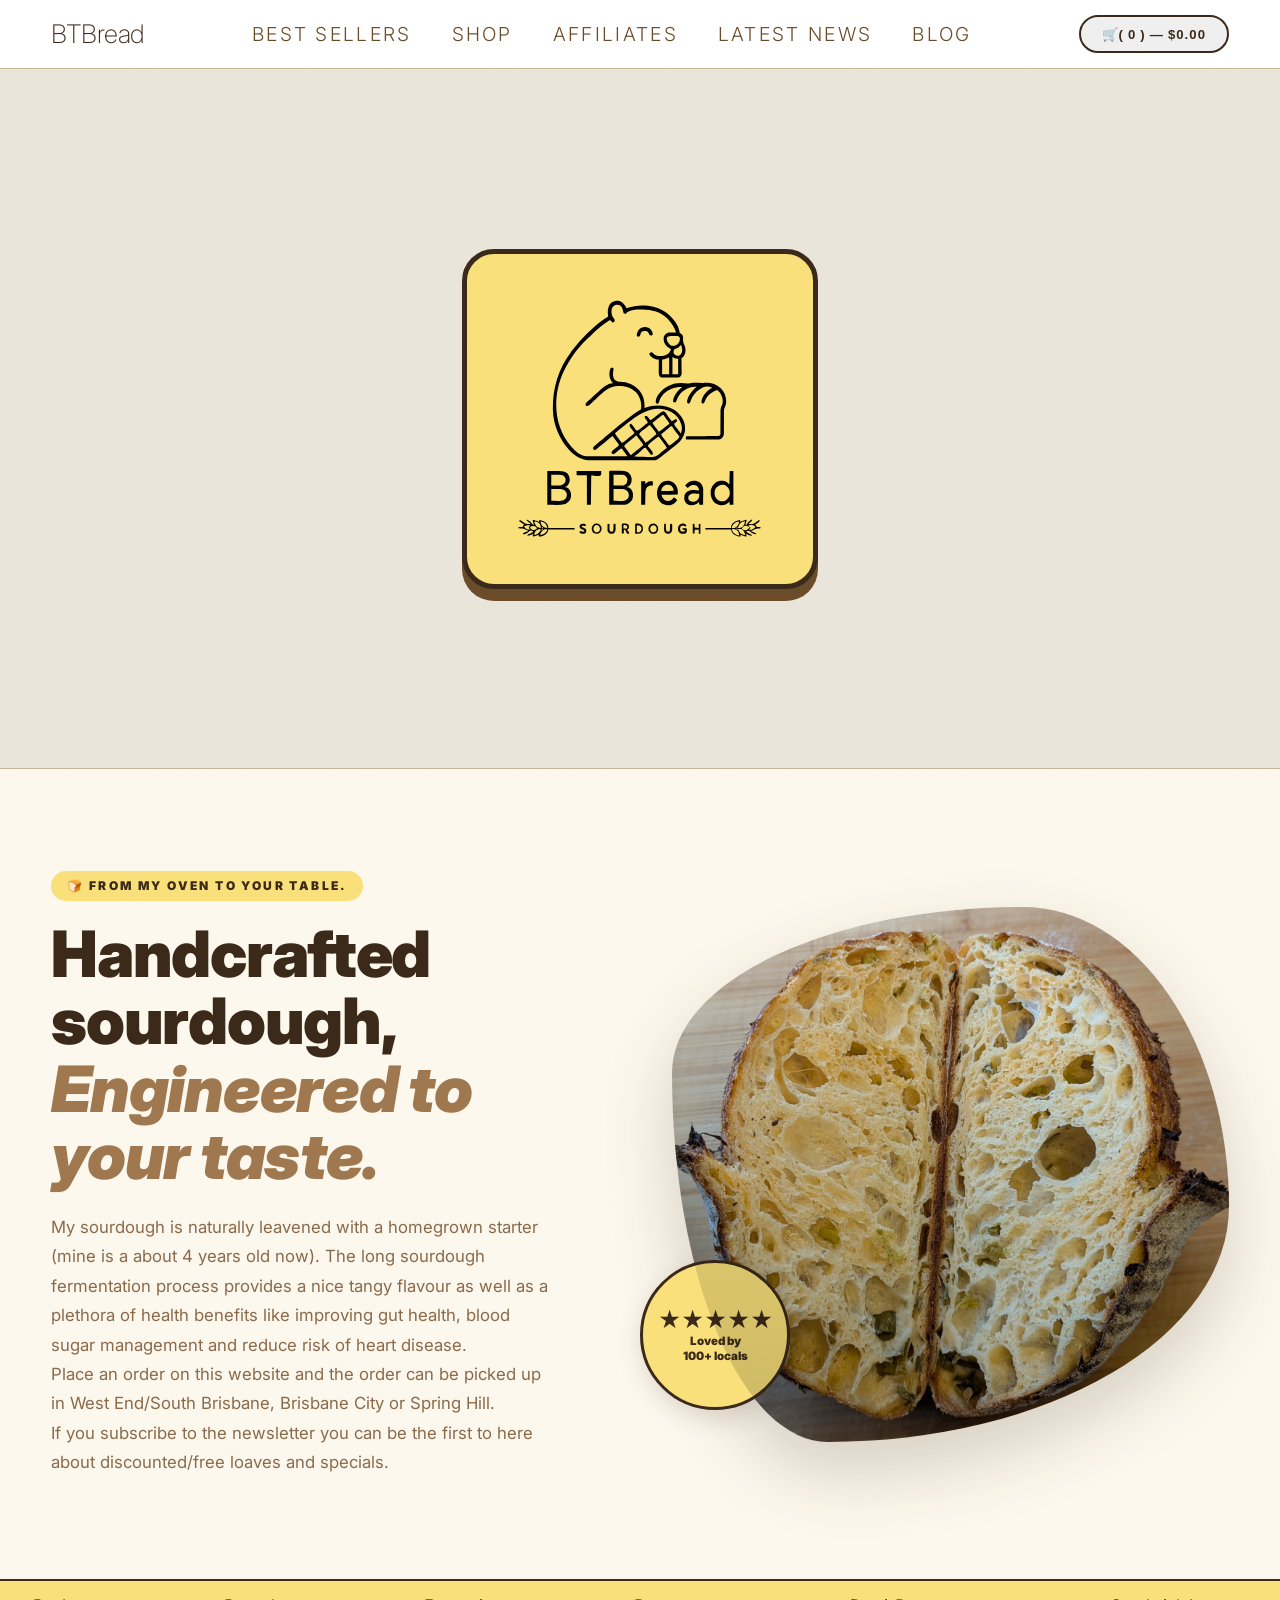
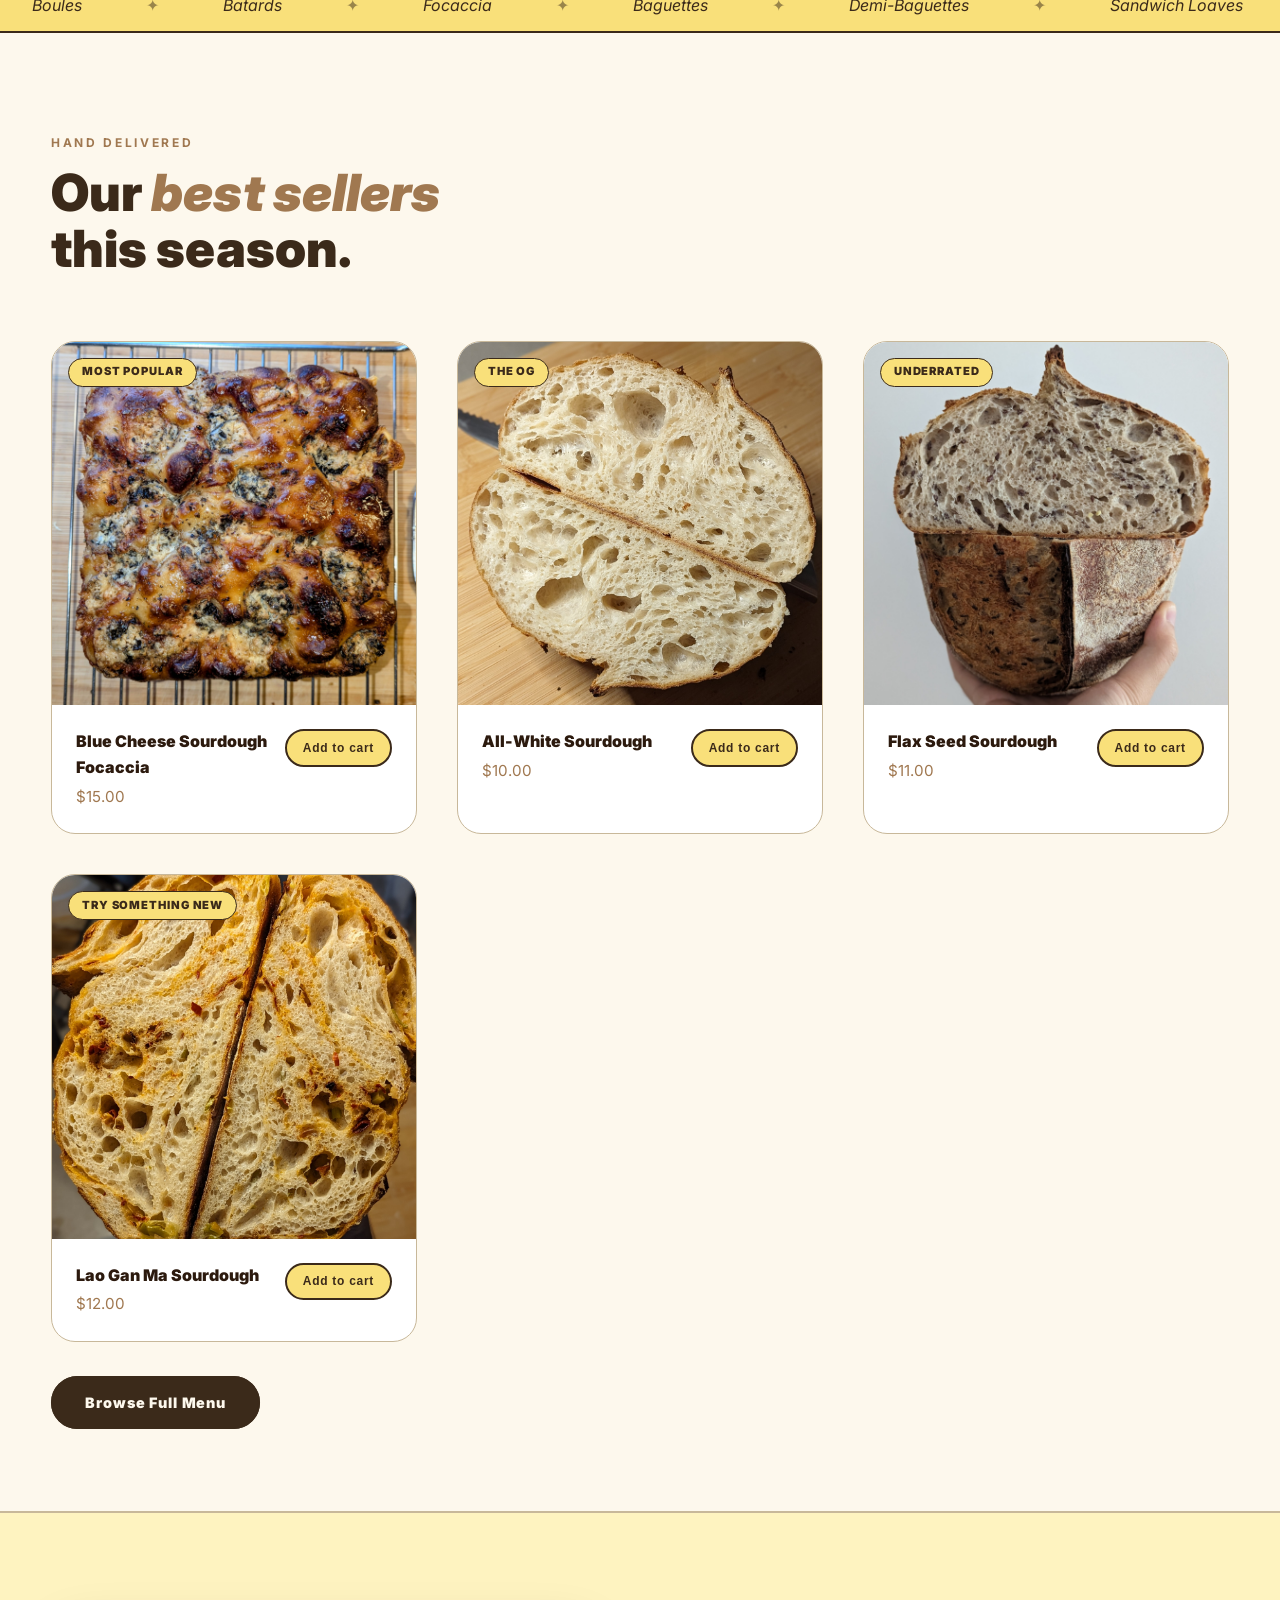
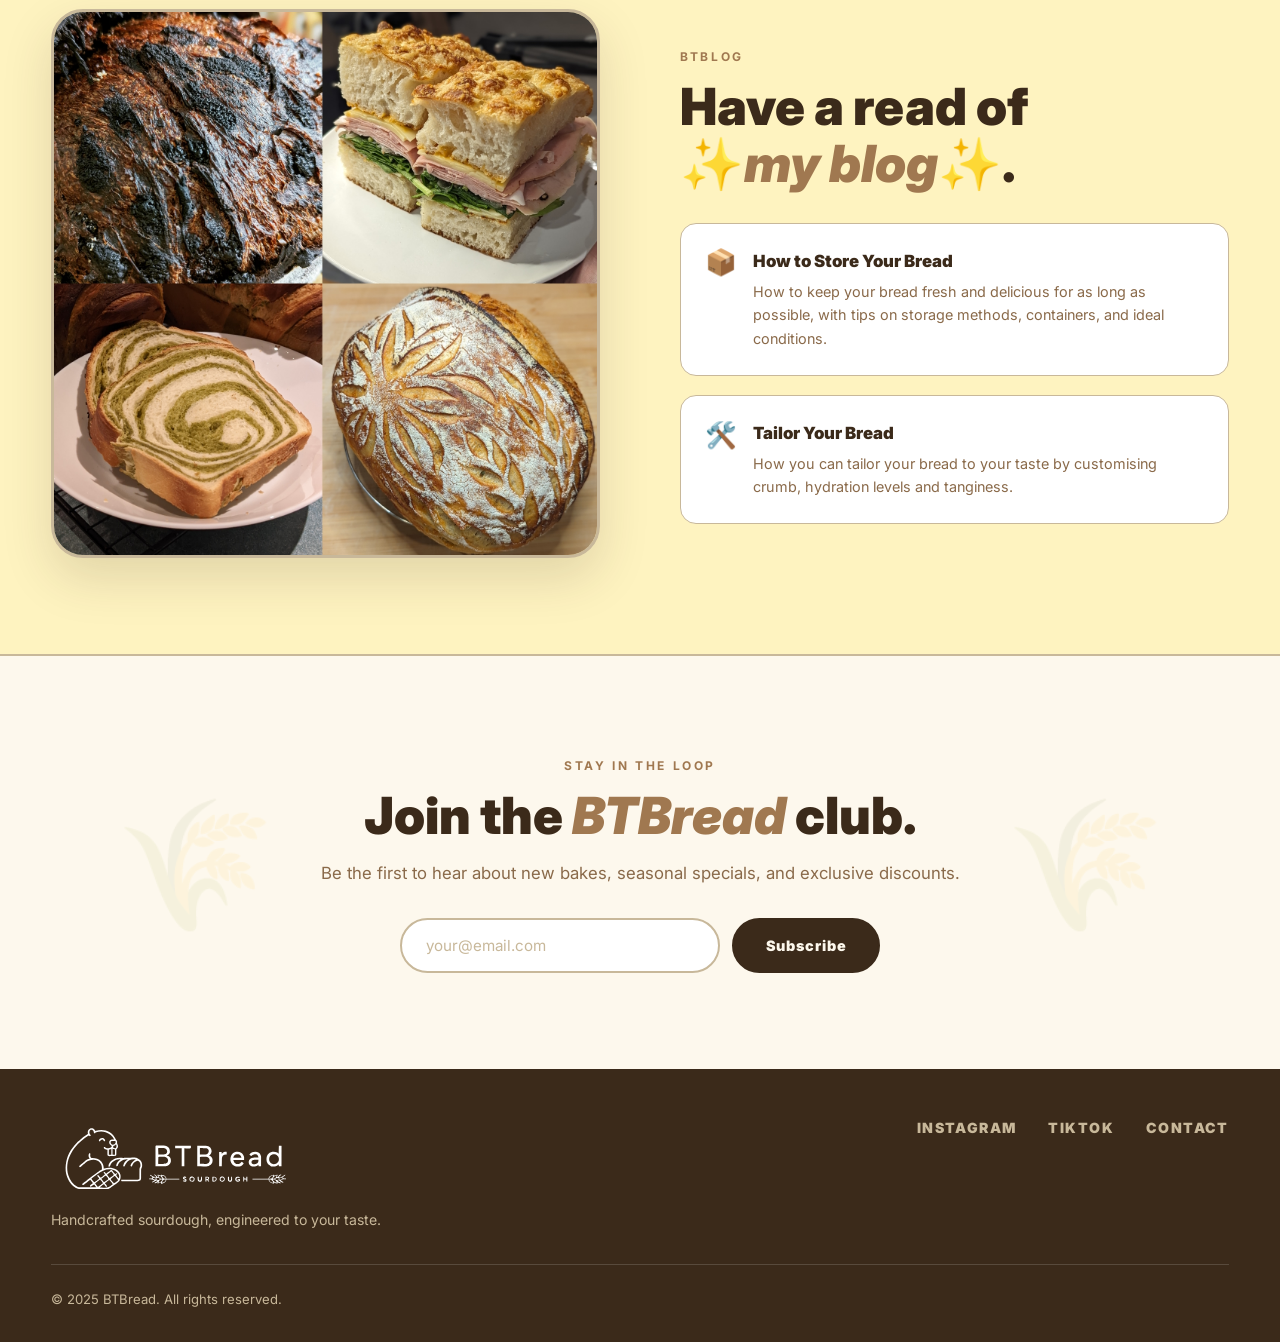
==== index.html @ 40c8f726 "V1.0 RELEASE" ====
<!DOCTYPE html>
<html lang="en">

<head>
  <meta charset="UTF-8" />
  <meta name="viewport" content="width=device-width, initial-scale=1.0" />
  <title>BTBread</title>

  <link rel="preconnect" href="https://fonts.googleapis.com">
  <link rel="preconnect" href="https://fonts.gstatic.com" crossorigin>
  <link rel="preload" as="image" href="assets/Bakery BG.webp">
  <!-- Inter Font -->
  <link href="https://fonts.googleapis.com/css2?family=Inter:wght@300;400;700;900&display=swap" rel="stylesheet">
  <link rel="stylesheet" href="css/style.css">

<body>

  <header>
    <div class="container navbar">

      <a href="index.html" style="font-weight:200; font-size:1.6rem; color:var(--brown); letter-spacing:-0.02em;">
        BTBread
      </a>

      <nav class="nav-links">
        <a href="index.html#shop">Best Sellers</a>
        <a href="shop.html">Shop</a>
        <a href="affiliates.html">Affiliates</a>
        <a href="index.html#about">Latest News</a>
        <a href="blog_HomePage.html">Blog</a>
      </nav>
      <button class="nav-toggle" id="nav-toggle">
        ☰
      </button>

      <button id="open-cart-btn" class="cart-btn">
        <span>🛒(</span>
        <span id="cart-count">0</span>
        <span>)</span>
        <span>—</span>
        <span id="cart-total">$0.00</span>
      </button>

    </div>
  </header>

  <!-- LOGO HERO -->

  <div class="logo-hero">
    <div class="logo-hero-card">

      <img src="assets/BTBreadLogo.svg" alt="BTBread Bakery">

    </div>
  </div>

  <main>

    <!-- HERO -->

    <section class="container hero">

      <div>

        <span class="hero-label">🍞 From my oven to your table. </span>

        <h1>
          Handcrafted sourdough,<br>
          <em>Engineered to your taste.</em>
        </h1>

        <p>
          My sourdough is naturally leavened with a homegrown starter (mine is a about 4 years old now). The long
          sourdough fermentation process provides a nice tangy flavour as well as a plethora of health benefits like
          improving gut health, blood sugar management and reduce risk of heart disease.<br>

          Place an order on this website and the order can be picked up in West End/South Brisbane, Brisbane City or
          Spring Hill.<br>

          If you subscribe to the newsletter you can be the first to here about discounted/free loaves and specials.<br>
        </p>

      </div>

      <div class="hero-image-wrap">

        <img loading="eager" src="assets/breadhero.webp" alt="Freshly baked bread" />

        <div class="hero-badge">
          <span>★★★★★</span>
          Loved by<br>100+ locals
        </div>

      </div>

    </section>

    <!-- MARQUEE -->

    <div class="marquee-strip">
      <div class="marquee-track">

        <span>Boules</span><span class="dot">✦</span>
        <span>Batards</span><span class="dot">✦</span>
        <span>Focaccia</span><span class="dot">✦</span>
        <span>Baguettes</span><span class="dot">✦</span>
        <span>Demi-Baguettes</span><span class="dot">✦</span>
        <span>Sandwich Loaves</span><span class="dot">✦</span>

        <span>Boules</span><span class="dot">✦</span>
        <span>Batards</span><span class="dot">✦</span>
        <span>Focaccia</span><span class="dot">✦</span>
        <span>Baguettes</span><span class="dot">✦</span>
        <span>Demi-Baguettes</span><span class="dot">✦</span>
        <span>Sandwich Loaves</span><span class="dot">✦</span>

      </div>
    </div>

    <!-- SHOP -->

    <section id="shop" class="products-section container">

      <div class="section-tag">Hand Delivered</div>

      <h2 class="section-title">
        Our <em>best sellers</em><br>this season.
      </h2>

      <div class="products-grid" id="products-grid"></div>

      <div class="shop-more">
        <a href="shop.html" class="btn-primary">
          Browse Full Menu
        </a>
      </div>

    </section>

    <!-- ABOUT -->
    <section id="about" class="about">
      <div class="container about-grid">
        <div class="about-image">
          <img src="assets/blog.jpg" alt="Blog Image" />
        </div>
        <div>
          <div class="section-tag">BTBlog</div>
          <h2 class="section-title">Have a read of <br>✨<em>my blog</em>✨.</h2>

          <div class="about-cards">
            <div class="about-card clickable" onclick="window.location='blog_HowtoStoreBread.html'">
              <div class="about-icon">📦</div>
              <div>
                <h3>How to Store Your Bread</h3>
                <p>How to keep your bread fresh and delicious for as long as possible, with tips on storage methods,
                  containers, and ideal conditions.</p>
              </div>
            </div>

            <div class="about-card clickable" onclick="window.location='blog_TailorYourBread.html'">
              <div class="about-icon">🛠️</div>
              <div>
                <h3>Tailor Your Bread</h3>
                <p>How you can tailor your bread to your taste by customising crumb, hydration levels and tanginess.</p>
              </div>
            </div>
          </div>
        </div>
      </div>
    </section>

    <!-- NEWSLETTER -->
    <section id="newsletter" class="newsletter container">
      <div class="section-tag">Stay in the Loop</div>
      <h2 class="section-title">Join the <em>BTBread</em> club.</h2>
      <p>Be the first to hear about new bakes, seasonal specials, and exclusive discounts.</p>

      <form class="newsletter-form" id="newsletter-form">
        <input type="email" id="newsletter-email" placeholder="your@email.com" required>
        <button type="submit">Subscribe</button>
      </form>
    </section>

    <footer>
      <div class="container">
        <div class="footer-top">
          <div class="footer-logo">
            <img src="assets/BTBreadLogoHorizontal.svg" alt="BTBread Bakery">
            <div class="footer-tagline">
              Handcrafted sourdough, engineered to your taste.
            </div>
          </div>

          <div class="footer-links">
            <a href="https://www.instagram.com/btbread/">Instagram</a>
            <a href="https://www.tiktok.com/@btbreadofficial">TikTok</a>
            <a href="mailto:btbread@hotmail.com">Contact</a>
          </div>
        </div>

        <div class="footer-bottom">
          <span>© 2025 BTBread. All rights reserved.</span>
        </div>
      </div>
    </footer>

  </main>

  <div class="cart-popup" id="cart-popup">

    <div class="cart-panel">

      <div class="cart-header">
        <h2>Your Cart</h2>

        <button class="close-cart" id="close-cart-btn">
          ✕
        </button>
      </div>

      <div class="cart-items" id="cart-items">
        <!-- JS inserts items here -->
      </div>

      <div class="cart-footer">

        <div class="cart-total-line">
          Total:
          <span id="popup-cart-total">$0.00</span>
        </div>

        <button class="btn-primary" id="checkout-btn" onclick="Cart.checkout()">
          Checkout
        </button>

      </div>

    </div>

  </div>

</body>
<script src="js/products.js"></script>
<script src="js/cart.js"></script>
<script src="js/shop.js"></script>
<script>
  Cart.init(PRODUCTS);
</script>
<script>
  function renderProducts(list) {
    const grid = document.getElementById("products-grid");

    const html = list.map(p => `
    <div class="product-card">
      
      <div class="product-image">
        <img src="${p.image}" alt="${p.name}">
      </div>

      ${p.badge ? `<div class="product-badge">${p.badge}</div>` : ""}

      <div class="product-info">
        <div>
          <div class="product-name">${p.name}</div>
          <div class="product-pricedisplay">${p.pricedisplay}</div>
        </div>

        <button class="add-btn"
          onclick="Cart.add(${p.id}); Cart.renderPopup(); document.getElementById('cart-popup')?.classList.add('active');">
          Add to cart
        </button>
      </div>

    </div>
  `).join("");

    grid.innerHTML = html;
  }

  renderProducts(PRODUCTS.filter(p => p.badge));

</script>
<script>
  const navToggle = document.getElementById("nav-toggle");
  const navLinks = document.querySelector(".nav-links");

  navToggle.addEventListener("click", () => {
    navLinks.classList.toggle("active");
  });
</script>
<script>
  document.getElementById("newsletter-form").addEventListener("submit", async (e) => {
    e.preventDefault();

    const email = document.getElementById("newsletter-email").value;

    const res = await fetch("https://btbread-checkout.btbread.workers.dev/newsletter", {
      method: "POST",
      headers: {
        "Content-Type": "application/json"
      },
      body: JSON.stringify({ email })
    });

    if (res.ok) {
      alert("Thanks for subscribing!");
      document.getElementById("newsletter-email").value = "";
    } else {
      alert("Something went wrong. Try again.");
    }
  });
</script>

</html>
---- css/style.css ----
:root {
        --cream: #fdf8ed;
        --yellow-light: #fef3c0;
        --yellow: #f9e07a;
        --yellow-dark: #e8c840;
        --brown: #3b2a1a;
        --brown-mid: #6b4c2a;
        --brown-light: #a07850;
        --warm-gray: #c8b89a;
        --text: #2c1a0e;
        --text-muted: #8a6a4a;
    }

    * {
        margin: 0;
        padding: 0;
        box-sizing: border-box;
    }

    html {
        scroll-behavior: smooth;
    }

    body {
        font-family: 'Inter', sans-serif;
        background: var(--cream);
        color: var(--text);
        line-height: 1.6;
        overflow-x: hidden;
    }

    /* Grain texture overlay */
    body::before {
        content: '';
        position: fixed;
        inset: 0;
        background-image: url("data:image/svg+xml,%3Csvg viewBox='0 0 256 256' xmlns='http://www.w3.org/2000/svg'%3E%3Cfilter id='noise'%3E%3CfeTurbulence type='fractalNoise' baseFrequency='0.9' numOctaves='4' stitchTiles='stitch'/%3E%3C/filter%3E%3Crect width='100%25' height='100%25' filter='url(%23noise)' opacity='0.04'/%3E%3C/svg%3E");
        background-size: 180px 180px;
        pointer-events: none;
        z-index: 9999;
        opacity: 0.18;
    }

    a {
        text-decoration: none;
        color: inherit;
    }

    img {
        max-width: 100%;
        display: block;
    }

    section {
        scroll-margin-top: 100px;
    }

    .container {
        width: min(1500px, 92%);
        margin: 0 auto;
    }

    /* ── HEADER ── */

    header {
        position: sticky;
        top: 0;
        z-index: 100;
        background: rgba(255, 255, 255, 0.96);
        backdrop-filter: blur(12px);
        border-bottom: 1.5px solid var(--warm-gray);
    }

    .navbar {
        display: flex;
        align-items: center;
        justify-content: space-between;
        padding: 0.85rem 0;
    }

    .nav-links {
        display: flex;
        gap: 2.5rem;
        font-weight: 300;
        letter-spacing: 0.12em;
        text-transform: uppercase;
        font-size: 1.2rem;
        color: var(--brown-mid);
    }

    .nav-links.active {
        display: flex;
    }

    .nav-links a:hover {
        color: var(--brown);
    }

    .nav-toggle {
        display: none;
        background: none;
        border: none;
        font-size: 1.8rem;
        color: var(--brown);
        cursor: pointer;
    }

    @media (max-width: 900px) {

        .nav-links {
            display: none;

            position: absolute;
            top: 100%;
            left: 0;
            right: 0;

            flex-direction: column;
            gap: 1rem;

            background: white;
            padding: 1.5rem;

            border-bottom: 1.5px solid var(--warm-gray);
        }

        .nav-links.active {
            display: flex;
        }

        .nav-toggle {
            display: block;
        }

        .navbar {
            gap: 1rem;
        }
    }

    .cart-btn {
        border: 2px solid var(--brown);
        color: var(--brown);
        padding: 0.6rem 1.3rem;
        border-radius: 999px;
        font-weight: 900;
        font-size: 0.82rem;
        letter-spacing: 0.08em;

        display: inline-flex;
        align-items: center;
        gap: 0.25rem;

        transition:
            transform 0.2s ease,
            background 0.2s ease,
            color 0.2s ease,
            border-color 0.2s ease;
    }

    .cart-btn:hover {
        background: var(--brown);
        color: var(--cream);
        transform: translateY(-2px);
    }

    /* ── LOGO HERO ── */

    .logo-hero {
        display: flex;
        flex-direction: column;
        align-items: center;
        justify-content: center;
        padding: 1rem 1rem;
        border-bottom: 1.5px solid var(--warm-gray);
        text-align: center;
        position: relative;
        background-image: url('../assets/Bakery BG.webp');
        background-size: cover;
        background-repeat: no-repeat;
        background-position: center top;
        content-visibility: auto;
        min-height: 700px;
        contain-intrinsic-size: 500px;
    }

    .logo-hero::before {
        content: '';
        position: absolute;
        inset: 0;
        background: rgba(0, 0, 0, 0.08);
    }

    .logo-hero-card {
        background: var(--yellow);
        border: 5px solid var(--brown);
        border-radius: 2rem;
        padding: 2.5rem 3rem;
        display: flex;
        flex-direction: column;
        align-items: center;

        box-shadow: 0 0 0 rgba(0, 0, 0, 0);

        animation: waxSealPress 900ms cubic-bezier(0.2, 0.9, 0.2, 1.2) forwards;
        transform-origin: center;
        animation-delay: 300ms;
    }

    .logo-hero-card img {
        width: 250px;
        height: 250px;
    }

    .logo-text {
        font-weight: 200;
        font-size: 1.6rem;
        color: var(--brown);
        letter-spacing: -0.02em;
    }

    @keyframes waxSealPress {
        0% {
            transform: scale(1.6) translateY(-40px);
            opacity: 0;
            box-shadow: 0 0 0 rgba(0, 0, 0, 0);
        }

        40% {
            transform: scale(0.92) translateY(8px);
            opacity: 1;
        }

        70% {
            transform: scale(1.03) translateY(-2px);
        }

        100% {
            transform: scale(1) translateY(0);
            box-shadow: 0 12px 0 var(--brown-mid);
        }
    }

    /* ── HERO ── */

    .hero {
        min-height: 90vh;
        display: grid;
        grid-template-columns: 1fr 1fr;
        align-items: center;
        gap: 4rem;
        padding: 2rem 0 2rem;
        position: relative;
    }

    .hero::after {
        content: '';

        position: absolute;

        left: -25rem;
        top: 50%;
        transform: translateY(-50%);

        width: 1200px;
        height: 1200px;

        background-image: url('assets/BTBreadLogoNoText.svg');
        background-repeat: no-repeat;
        background-size: contain;
        background-position: center;

        opacity: 0.05;

        pointer-events: none;

        z-index: 0;
    }

    .hero-label {
        display: inline-block;
        background: var(--yellow);
        color: var(--brown);
        padding: 0.35rem 1rem;
        border-radius: 999px;
        font-size: 0.75rem;
        font-weight: 900;
        letter-spacing: 0.2em;
        text-transform: uppercase;
        margin-bottom: 1.2rem;
    }

    .hero h1 {
        font-size: clamp(2.4rem, 5vw, 4rem);
        line-height: 1.05;
        font-weight: 900;
        letter-spacing: -0.02em;
        color: var(--brown);
    }

    .hero h1 em {
        font-style: italic;
        color: var(--brown-light);
    }

    .hero p {
        margin-top: 1.5rem;
        color: var(--text-muted);
        font-size: 1.05rem;
        max-width: 650px;
        width: min(650px, 90%);
        line-height: 1.75;
    }

    .hero-image-wrap {
        position: relative;
    }

    .hero-image-wrap img {
        border-radius: 63% 37% 72% 28% / 31% 56% 44% 69%;
        height: 100%;
        object-fit: cover;
        width: 700px;
        box-shadow: 0 30px 70px rgba(59, 42, 26, 0.2);
    }

    .hero-image-wrap::after {
        content: '';
        position: absolute;
        inset: 0;
        border-radius: 63% 37% 72% 28% / 31% 56% 44% 69%;
        background: linear-gradient(to top,
                rgba(0, 0, 0, 0.18),
                rgba(0, 0, 0, 0));
        pointer-events: none;
    }

    .hero-badge {
        position: absolute;
        bottom: 2rem;
        left: -2rem;
        background: var(--yellow);
        border: 3px solid var(--brown);
        border-radius: 50%;
        width: 150px;
        height: 150px;
        display: flex;
        flex-direction: column;
        align-items: center;
        justify-content: center;
        text-align: center;
        font-size: 0.72rem;
        font-weight: 900;
        color: var(--brown);
        line-height: 1.3;
        padding: 0.5rem;
        box-shadow: 0 8px 24px rgba(59, 42, 26, 0.15);
    }

    .hero-badge span {
        font-size: 1.4rem;
        display: block;
    }

    /* ── MARQUEE ── */

    .marquee-strip {
        background: var(--yellow);
        border-top: 2px solid var(--brown);
        border-bottom: 2px solid var(--brown);
        padding: 0.75rem 0;
        overflow: hidden;
        white-space: nowrap;
    }

    .marquee-track {
        display: inline-flex;
        width: max-content;
        animation: marquee 22s linear infinite;
        gap: 0;
    }

    .marquee-track span {
        font-style: italic;
        font-size: 1rem;
        color: var(--brown);
        padding: 0 2rem;
    }

    .marquee-track span.dot {
        font-style: normal;
        opacity: 0.5;
    }

    @keyframes marquee {
        from {
            transform: translateX(0);
        }

        to {
            transform: translateX(-50%);
        }
    }

    /* ── PRODUCTS ── */
    .products-section {
        padding: 6rem 0;
    }

    .section-tag {
        display: inline-block;
        font-size: 0.75rem;
        font-weight: 700;
        letter-spacing: 0.22em;
        text-transform: uppercase;
        color: var(--brown-light);
        margin-bottom: 0.75rem;
    }

    .section-title {
        font-family: 'Inter', sans-serif;
        font-size: clamp(2rem, 4vw, 3.2rem);
        font-weight: 900;
        color: var(--brown);
        line-height: 1.1;
    }

    .section-title em {
        font-style: italic;
        color: var(--brown-light);
    }

    .products-grid {
        display: grid;
        grid-template-columns: repeat(auto-fit, minmax(320px, 1fr));
        gap: 2.5rem;
        /* more space between cards */
        margin-top: 4rem;
        margin-bottom: 3rem;
    }

    .product-card {
        background: white;
        border: 1px solid var(--warm-gray);
        border-radius: 1.5rem;
        overflow: hidden;
        position: relative;

        width: 100%;
        /* remove fixed 400px */
        max-width: 400px;
        /* keeps nice sizing */

        transition:
            transform 0.25s ease,
            box-shadow 0.25s ease,
            border-color 0.25s ease;
    }

    .product-image {
        position: relative;
        width: 100%;
        aspect-ratio: 1 / 1;
        overflow: hidden;
        background: #f5f5f5;
    }

    .product-image img {
        position: absolute;
        inset: 0;

        width: 100%;
        height: 100%;

        object-fit: cover;
        display: block;
    }

    .product-info {
        padding: 1.5rem;

        display: flex;
        justify-content: space-between;
        align-items: flex-start;
        /* aligns button with text top */
        gap: 1rem;
    }

    .product-name {
        font-family: 'Inter', sans-serif;
        flex: 1;
        min-width: 0;
        font-weight: 900;
    }

    .product-pricedisplay {
        font-size: 0.95rem;
        color: var(--brown-light);
        margin-top: 0.25rem;
    }

    .product-badge {
        position: absolute;
        top: 1rem;
        left: 1rem;
        background: var(--yellow);
        color: var(--brown);
        padding: 0.3rem 0.8rem;
        border-radius: 999px;
        border: 1.5px solid var(--brown);
        font-size: 0.7rem;
        font-weight: 900;
        letter-spacing: 0.08em;
        text-transform: uppercase;
        z-index: 2;
    }

    .add-btn {
        background: var(--yellow);
        color: var(--brown);

        border: 2px solid var(--brown);

        padding: 0.6rem 1rem;
        border-radius: 999px;

        font-size: 0.75rem;
        font-weight: 900;
        letter-spacing: 0.06em;

        cursor: pointer;

        transition: 0.2s ease;

        flex-shrink: 0;
        /* prevents squishing/overflow */
        align-self: flex-start;
    }

    .btn-primary,
    .btn-secondary,
    .add-btn {
        transition:
            transform 0.2s ease,
            background 0.2s ease,
            color 0.2s ease,
            border-color 0.2s ease;
    }

    .btn-primary {
        background: var(--brown);
        color: var(--cream);
        padding: 1rem 2rem;
        border-radius: 999px;
        font-weight: 900;
        font-size: 0.9rem;
        letter-spacing: 0.06em;
        border: 2px solid var(--brown);
    }

    .btn-primary:hover {
        background: var(--brown-mid);
        border-color: var(--brown-mid);
        transform: translateY(-2px);
    }

    .btn-secondary {
        color: var(--brown);
        padding: 1rem 2rem;
        border-radius: 999px;
        font-weight: 900;
        font-size: 0.9rem;
        letter-spacing: 0.06em;
        border: 2px solid var(--warm-gray);
    }

    .btn-secondary:hover {
        border-color: var(--brown);
        transform: translateY(-2px);
    }

    /* ── ABOUT ── */

    .about {
        background: var(--yellow-light);
        border-top: 2px solid var(--warm-gray);
        border-bottom: 2px solid var(--warm-gray);
        padding: 6rem 0;
    }

    .about-grid {
        display: grid;
        grid-template-columns: 1fr 1fr;
        gap: 5rem;
        align-items: center;
    }

    .about-image img {
        border-radius: 2rem;
        height: auto;
        object-fit: cover;
        width: 100%;
        box-shadow: 0 20px 50px rgba(59, 42, 26, 0.15);
        border: 3px solid var(--warm-gray);
    }

    .about-cards {
        display: flex;
        flex-direction: column;
        gap: 1.2rem;
        margin-top: 2rem;
    }

    .about-card {
        background: white;
        border: 1.5px solid var(--warm-gray);
        padding: 1.5rem;
        border-radius: 1rem;
        display: flex;
        gap: 1rem;
        align-items: flex-start;
        transition: 0.2s ease;
    }

    .about-card:hover {
        border-color: var(--brown-light);
        box-shadow: 0 4px 16px rgba(59, 42, 26, 0.08);
    }

    .about-icon {
        font-size: 1.6rem;
        flex-shrink: 0;
        line-height: 1;
        margin-top: 0.1rem;
    }

    .about-card h3 {
        font-size: 1.05rem;
        font-weight: 900;
        color: var(--brown);
        margin-bottom: 0.3rem;
    }

    .about-card p {
        color: var(--text-muted);
        font-size: 0.9rem;
        line-height: 1.65;
    }

    .about-card.clickable {
        cursor: pointer;
        transition: transform 0.2s ease, box-shadow 0.2s ease;
    }

    .about-card.clickable:hover {
        transform: translateY(-4px);
        box-shadow: 0 10px 25px rgba(0, 0, 0, 0.15);
    }

    .about-card.clickable::after {
        content: "→";
        position: absolute;
        right: 1rem;
        opacity: 0;
        transition: opacity 0.2s ease, transform 0.2s ease;
    }

    .about-card.clickable:hover::after {
        opacity: 1;
        transform: translateX(3px);
    }

    /* ── NEWSLETTER ── */

    .newsletter {
        padding: 6rem 0;
        text-align: center;
        position: relative;
        overflow: hidden;
    }

    .newsletter::before,
    .newsletter::after {
        content: '🌾';
        position: absolute;
        font-size: 8rem;
        opacity: 0.07;
        top: 50%;
        transform: translateY(-50%);
    }

    .newsletter::before {
        left: 4rem;
    }

    .newsletter::after {
        right: 4rem;
    }

    .newsletter p {
        color: var(--text-muted);
        margin-top: 1rem;
        font-size: 1.05rem;
    }

    .newsletter-form {
        display: flex;
        justify-content: center;
        gap: 0.75rem;
        margin-top: 2rem;
        flex-wrap: wrap;
    }

    .newsletter input {
        width: 320px;
        max-width: 100%;
        background: white;
        border: 2px solid var(--warm-gray);
        border-radius: 999px;
        padding: 1rem 1.5rem;
        color: var(--brown);
        outline: none;
        font-family: 'Inter', sans-serif;
        font-size: 0.95rem;
        transition: 0.2s ease;
    }

    .newsletter input:focus {
        border-color: var(--brown-light);
    }

    .newsletter input::placeholder {
        color: var(--warm-gray);
    }

    .newsletter button {
        border: 2px solid var(--brown);
        background: var(--brown);
        color: var(--cream);
        padding: 1rem 2rem;
        border-radius: 999px;
        font-weight: 900;
        font-size: 0.9rem;
        letter-spacing: 0.06em;
        cursor: pointer;
        font-family: 'Inter', sans-serif;
        transition: 0.2s ease;
    }

    .newsletter button:hover {
        background: var(--brown-mid);
        transform: translateY(-2px);
    }

    /* ── FOOTER ── */

    footer {
        background: var(--brown);
        color: var(--cream);
        padding: 3rem 0 2rem;
    }

    .footer-top {
        display: flex;
        justify-content: space-between;
        align-items: flex-start;
        flex-wrap: wrap;
        gap: 2rem;
        padding-bottom: 2rem;
        border-bottom: 1px solid rgba(255, 255, 255, 0.15);
    }

    .footer-logo img {
        height: 80px;
        width: auto;
        border-radius: 0.75rem;
        padding: 0.4rem 0.6rem;
        filter: brightness(0) invert(1);
    }

    .footer-tagline {
        margin-top: 0.75rem;
        color: var(--warm-gray);
        font-size: 0.88rem;
    }

    .footer-links {
        display: flex;
        gap: 2rem;
        color: var(--warm-gray);
        font-size: 0.88rem;
        font-weight: 900;
        letter-spacing: 0.1em;
        text-transform: uppercase;
        align-items: center;
    }

    .footer-links a:hover {
        color: var(--yellow);
    }

    .footer-bottom {
        display: flex;
        justify-content: space-between;
        align-items: center;
        flex-wrap: wrap;
        gap: 1rem;
        padding-top: 1.5rem;
        color: var(--warm-gray);
        font-size: 0.82rem;
    }

    /* ── RESPONSIVE ── */

    @media (max-width: 900px) {

        .hero,
        .about-grid {
            grid-template-columns: 1fr;
            gap: 2.5rem;
        }

        .hero-image-wrap {
            order: -1;
        }

        .hero-image-wrap img {
            height: 380px;
        }

        .hero-badge {
            left: 1rem;
        }

        .about-image {
            order: -1;
        }

        .about-image img {
            height: 350px;
        }

        .nav-links {
            display: none;
        }

        .newsletter::before,
        .newsletter::after {
            display: none;
        }

        .logo-hero {
            padding: 4rem 1rem;
            min-height: 360px;
        }
    }

    .cart-popup {
        position: fixed;
        inset: 0;

        background: rgba(0, 0, 0, 0.4);

        display: flex;
        justify-content: flex-end;

        opacity: 0;
        pointer-events: none;

        transition: 0.25s ease;

        z-index: 9999;
    }

    .cart-popup.active {
        opacity: 1;
        pointer-events: auto;
    }

    .cart-panel {
        width: 420px;
        max-width: 100%;

        height: 100%;

        background: var(--cream);

        padding: 2rem;

        display: flex;
        flex-direction: column;

        transform: translateX(100%);
        transition: 0.25s ease;
    }

    .cart-popup.active .cart-panel {
        transform: translateX(0);
    }

    .cart-header {
        display: flex;
        justify-content: space-between;
        align-items: center;

        padding-bottom: 1rem;
        border-bottom: 1px solid var(--warm-gray);
    }

    .close-cart {
        border: none;
        background: none;
        font-size: 1.5rem;
        cursor: pointer;
    }

    .cart-items {
        flex: 1;
        overflow-y: auto;

        padding: 1.5rem 0;

        display: flex;
        flex-direction: column;
        gap: 1rem;
    }

    .cart-item {
        background: white;

        border: 1px solid var(--warm-gray);
        border-radius: 1rem;

        padding: 1rem;

        display: flex;
        justify-content: space-between;
        align-items: center;
    }

    .cart-item-name {
        font-weight: 700;
    }

    .cart-item-price {
        color: var(--brown-light);
    }

    .cart-footer {
        border-top: 1px solid var(--warm-gray);

        padding-top: 1rem;
    }

    .cart-total-line {
        display: flex;
        justify-content: space-between;

        margin-bottom: 1rem;

        font-weight: 800;
        font-size: 1.1rem;
    }

    /* Add this inside the <style> block in shop.html */
    .qty-btn {
        background: var(--yellow);
        color: var(--brown);
        border: 2px solid var(--brown);
        border-radius: 999px;
        width: 2rem;
        height: 2rem;
        font-size: 1.1rem;
        font-weight: 900;
        cursor: pointer;
        display: flex;
        align-items: center;
        justify-content: center;
        transition: 0.2s ease;
        flex-shrink: 0;
    }

    .qty-btn:hover {
        background: var(--brown);
        color: var(--cream);
    }
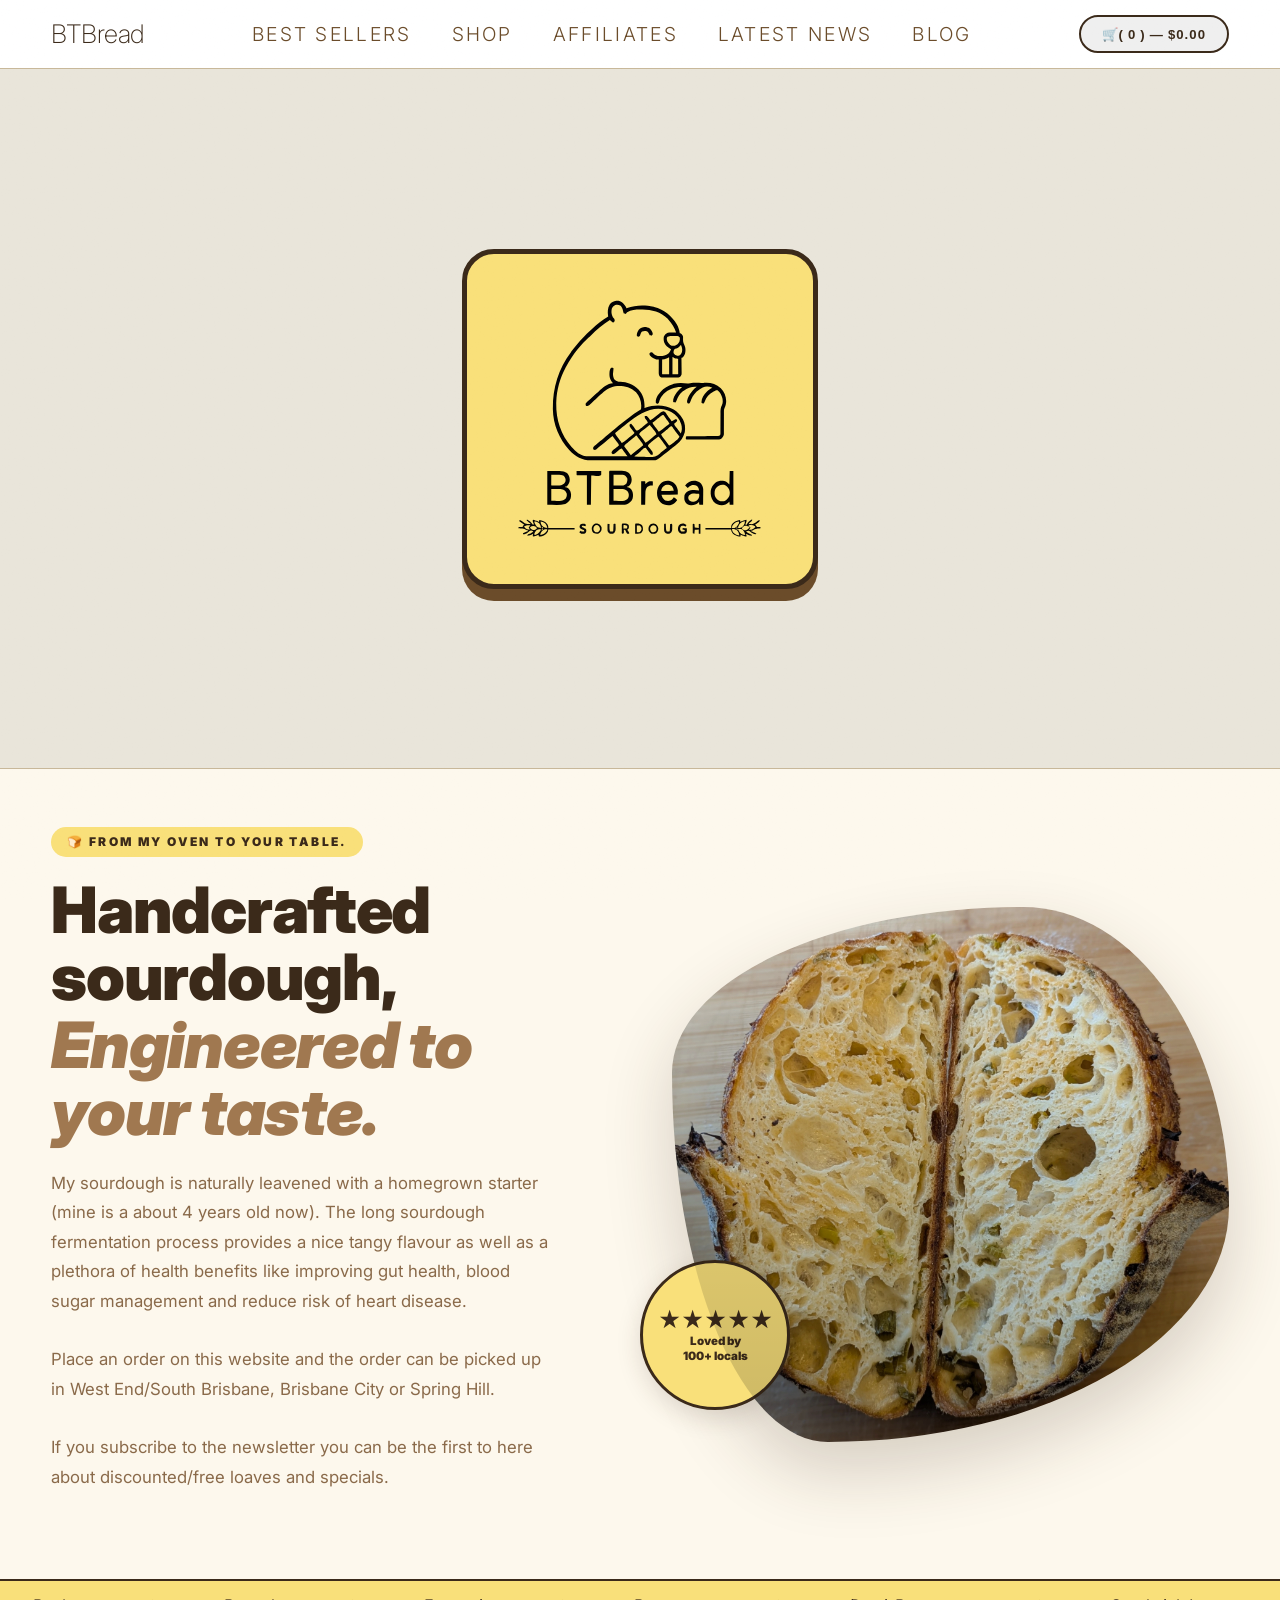
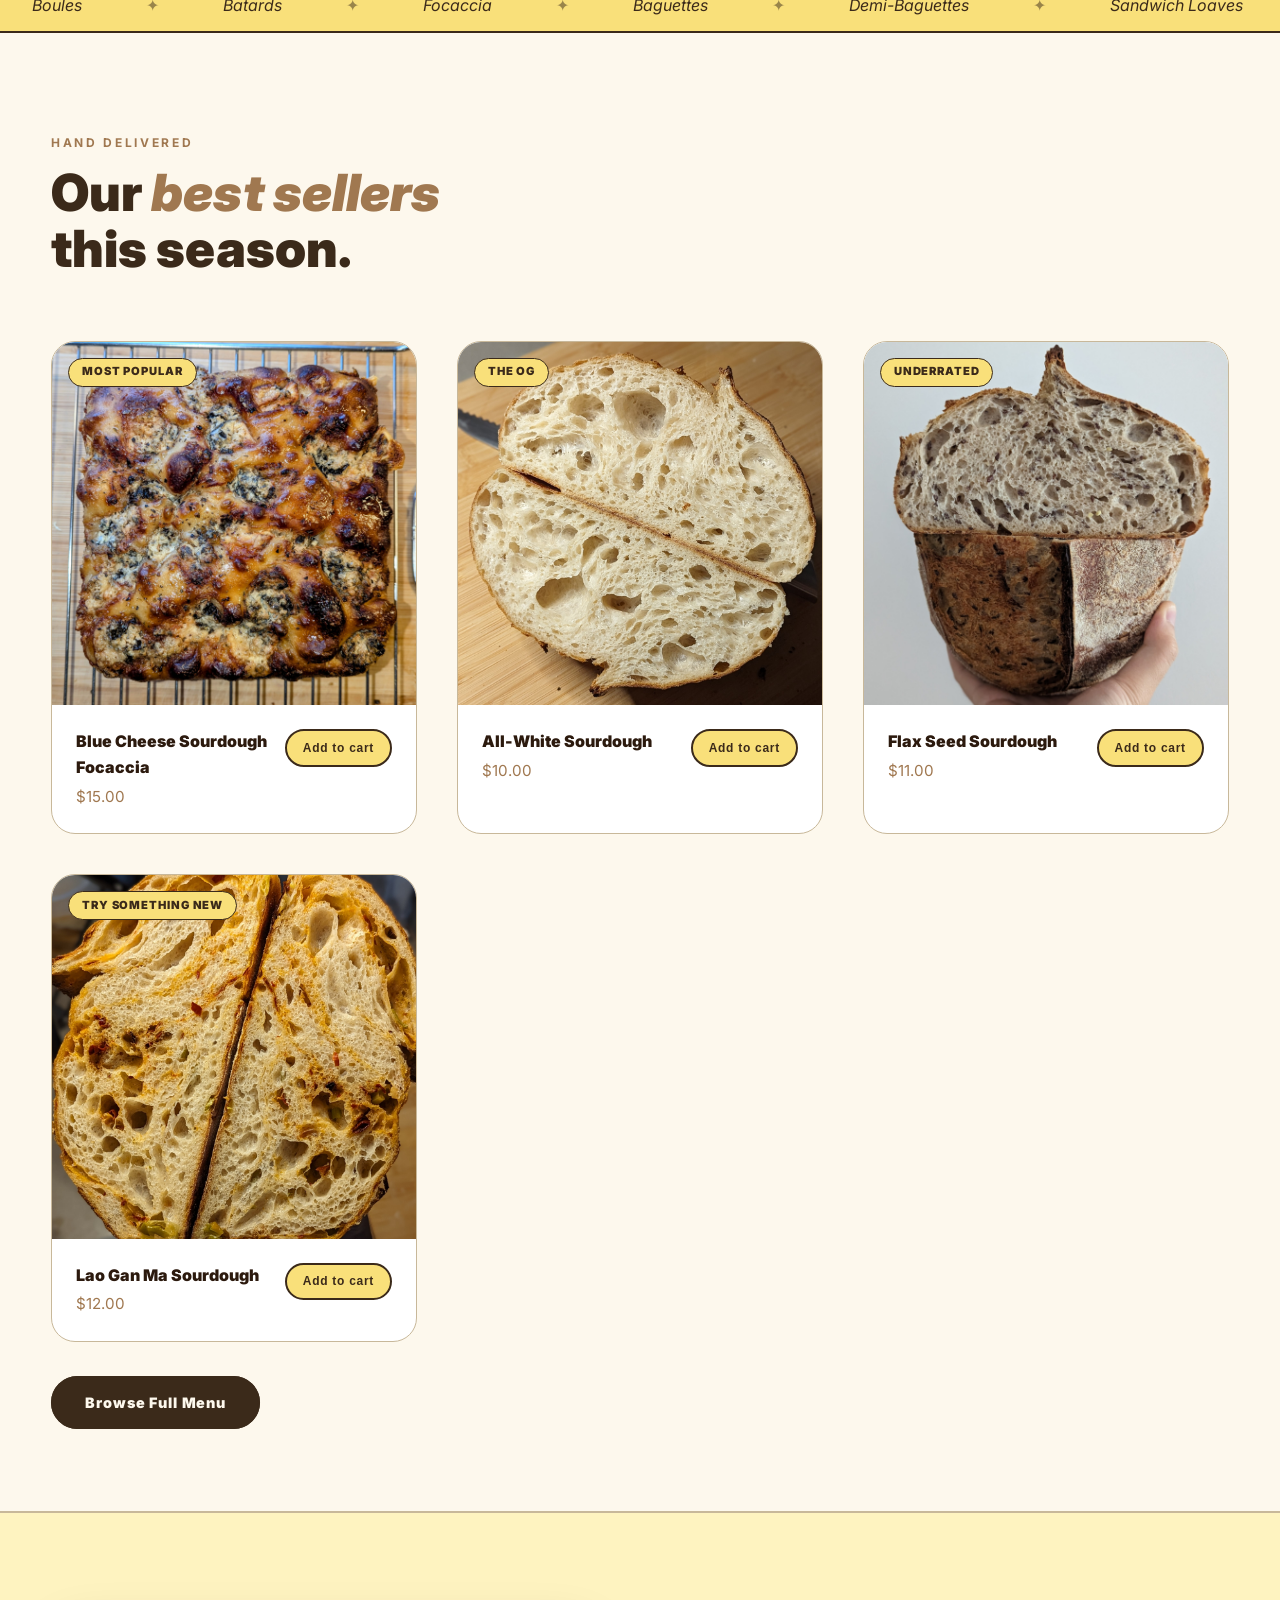
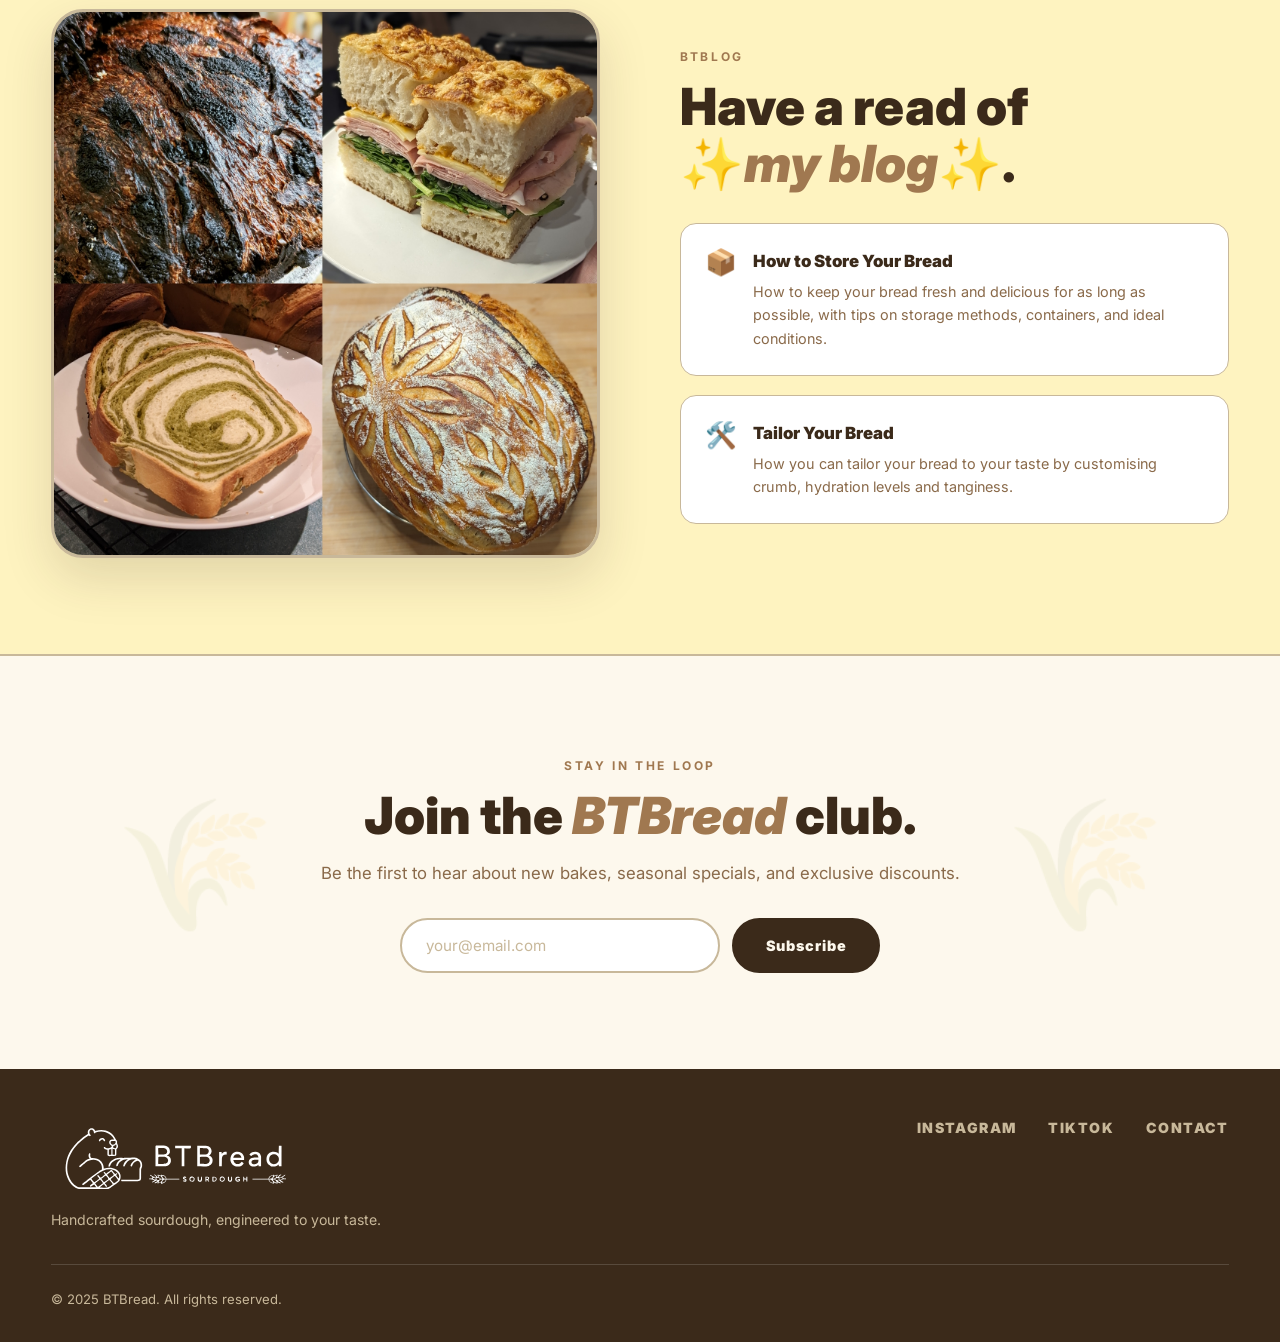
==== commit 37516c81: "v1.02 Added linebreaks in hero" ====
--- a/index.html
+++ b/index.html
@@ -72,12 +72,12 @@
         <p>
           My sourdough is naturally leavened with a homegrown starter (mine is a about 4 years old now). The long
           sourdough fermentation process provides a nice tangy flavour as well as a plethora of health benefits like
-          improving gut health, blood sugar management and reduce risk of heart disease.<br>
+          improving gut health, blood sugar management and reduce risk of heart disease.<br><br>
 
           Place an order on this website and the order can be picked up in West End/South Brisbane, Brisbane City or
-          Spring Hill.<br>
-
-          If you subscribe to the newsletter you can be the first to here about discounted/free loaves and specials.<br>
+          Spring Hill.<br><br>
+
+          If you subscribe to the newsletter you can be the first to here about discounted/free loaves and specials.<br><br>
         </p>
 
       </div>
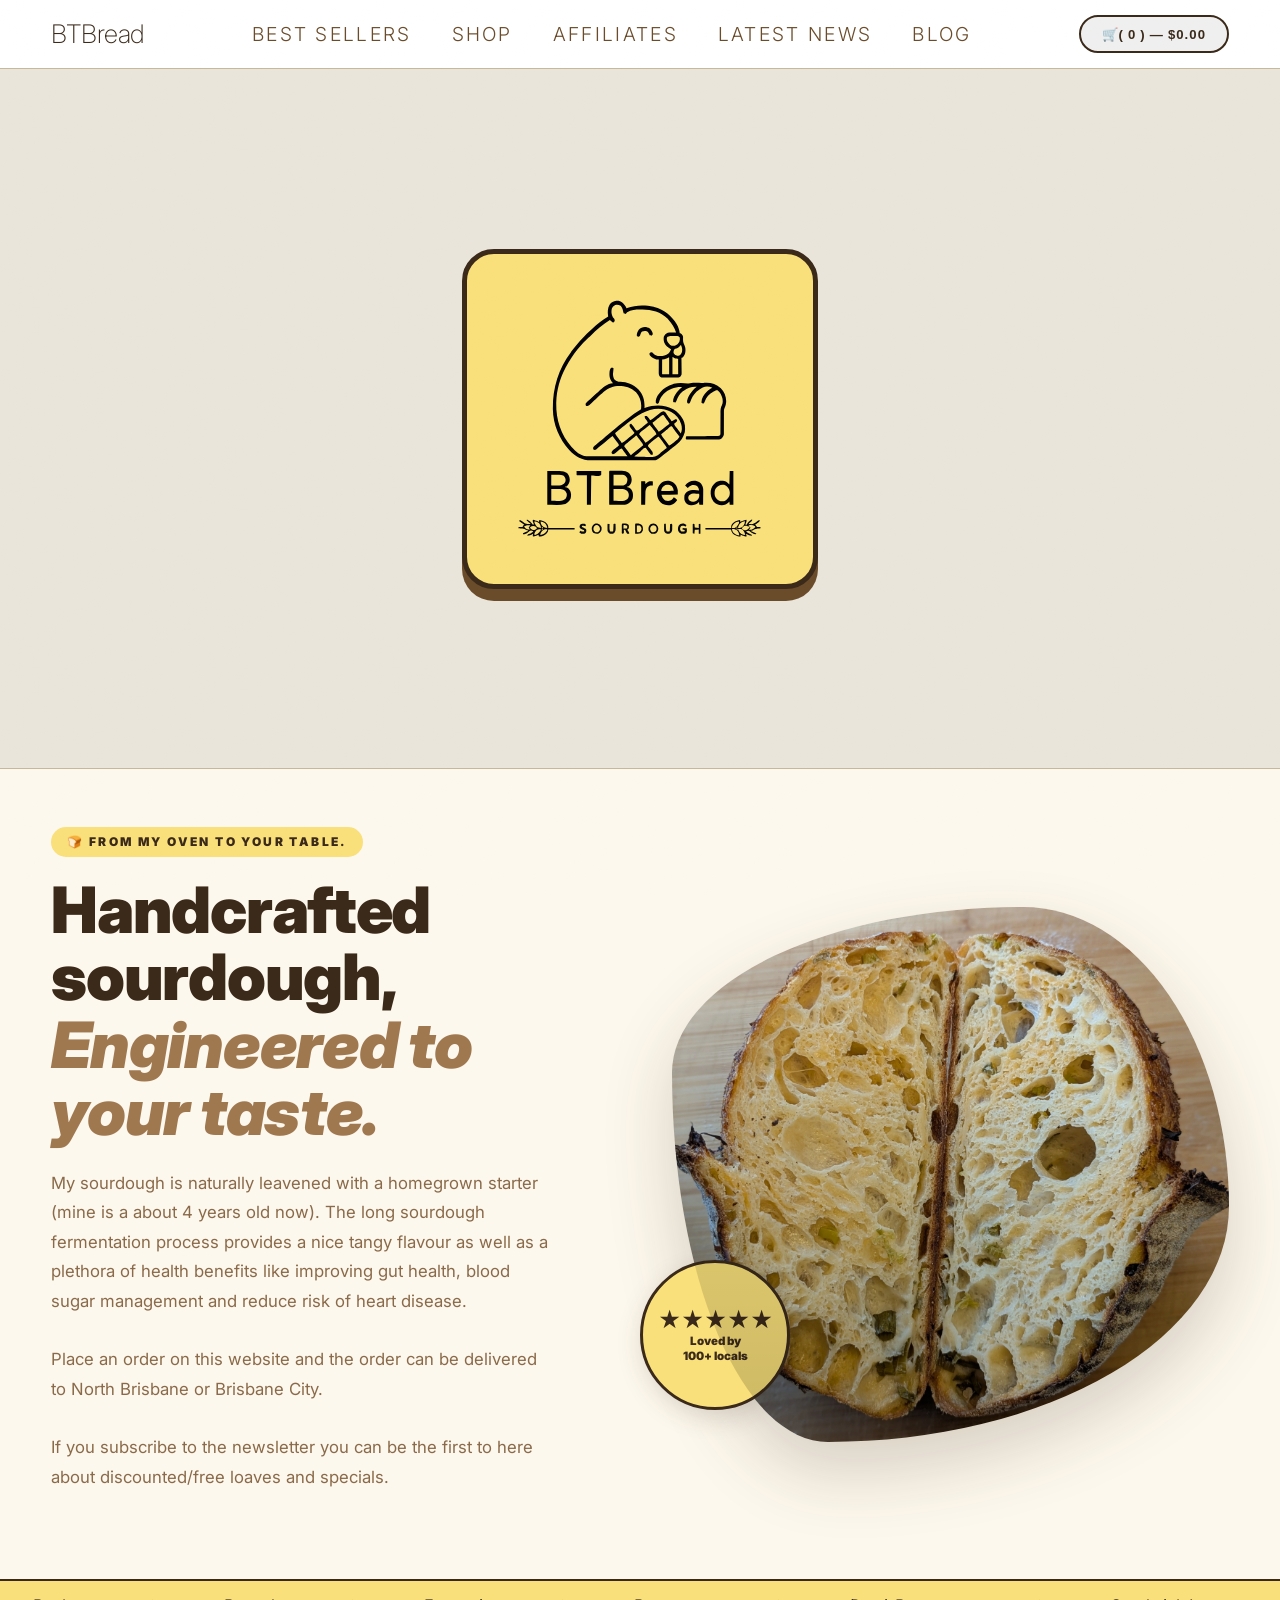
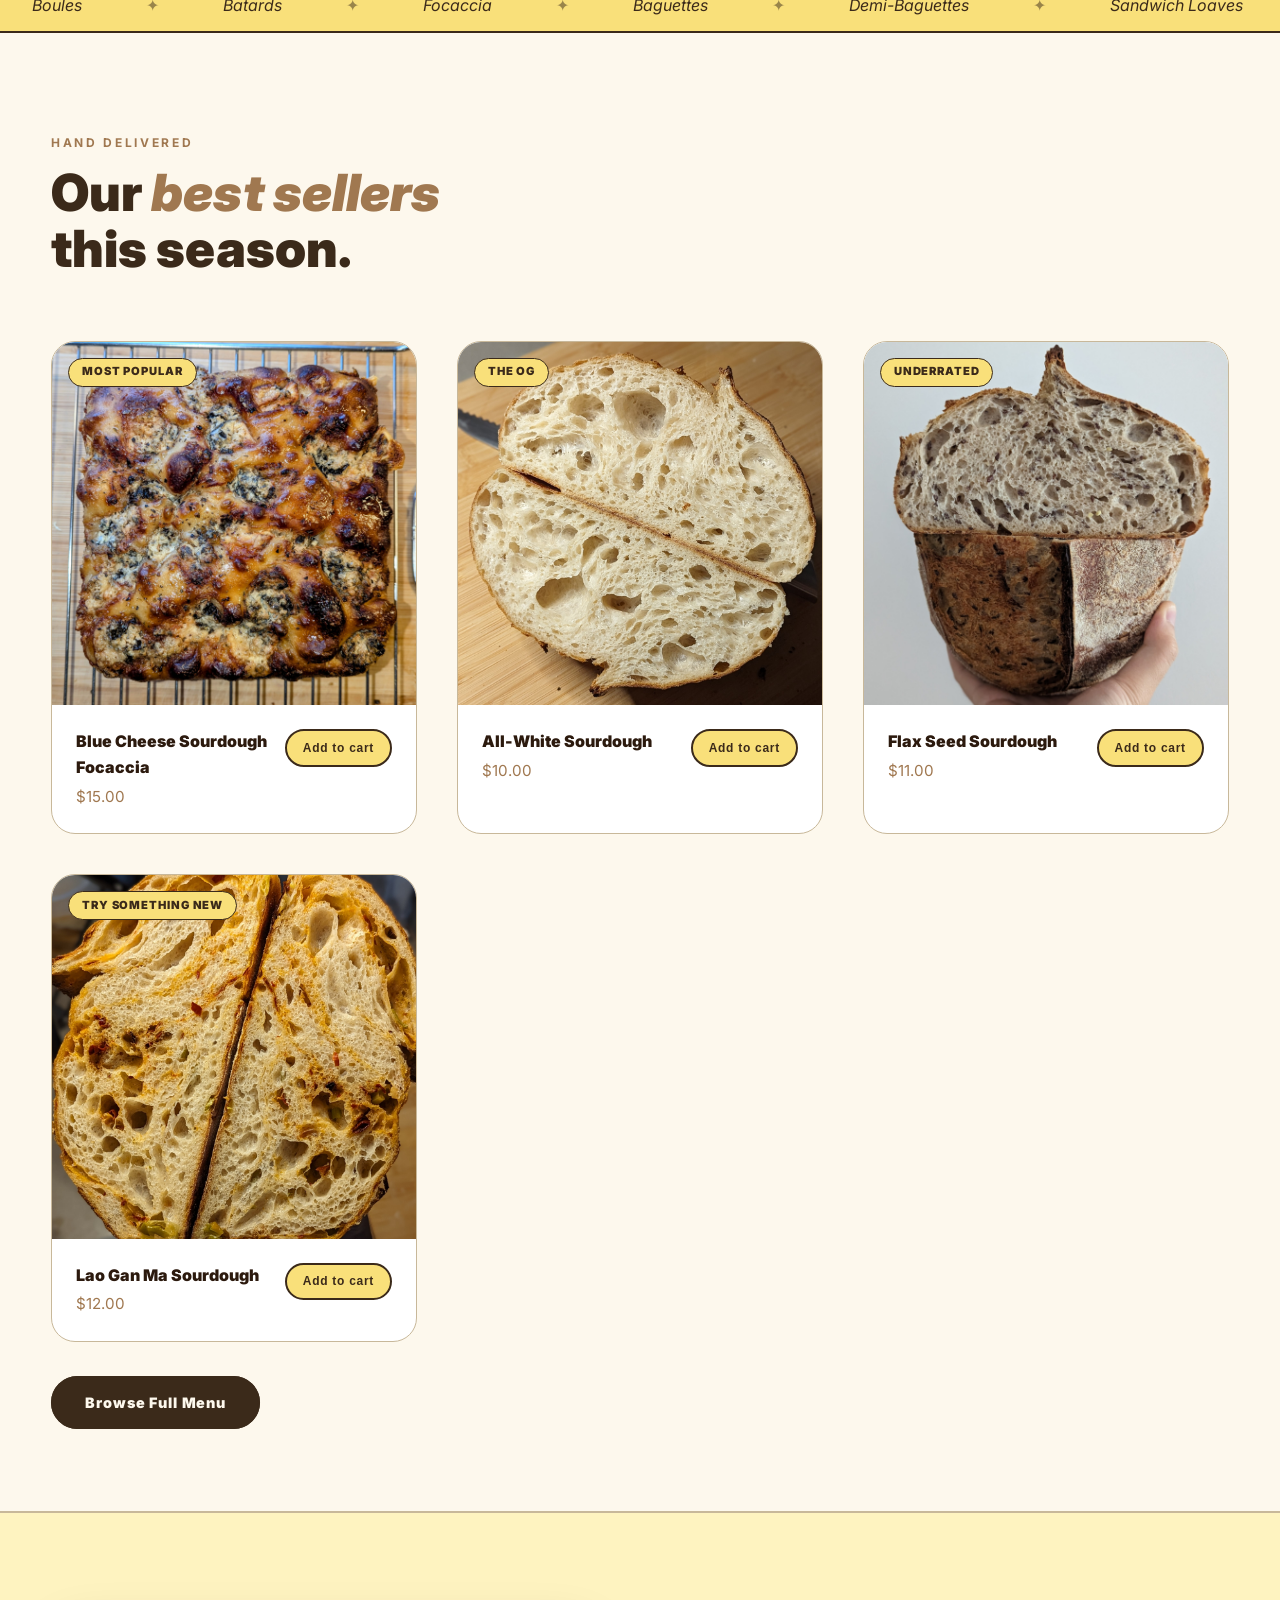
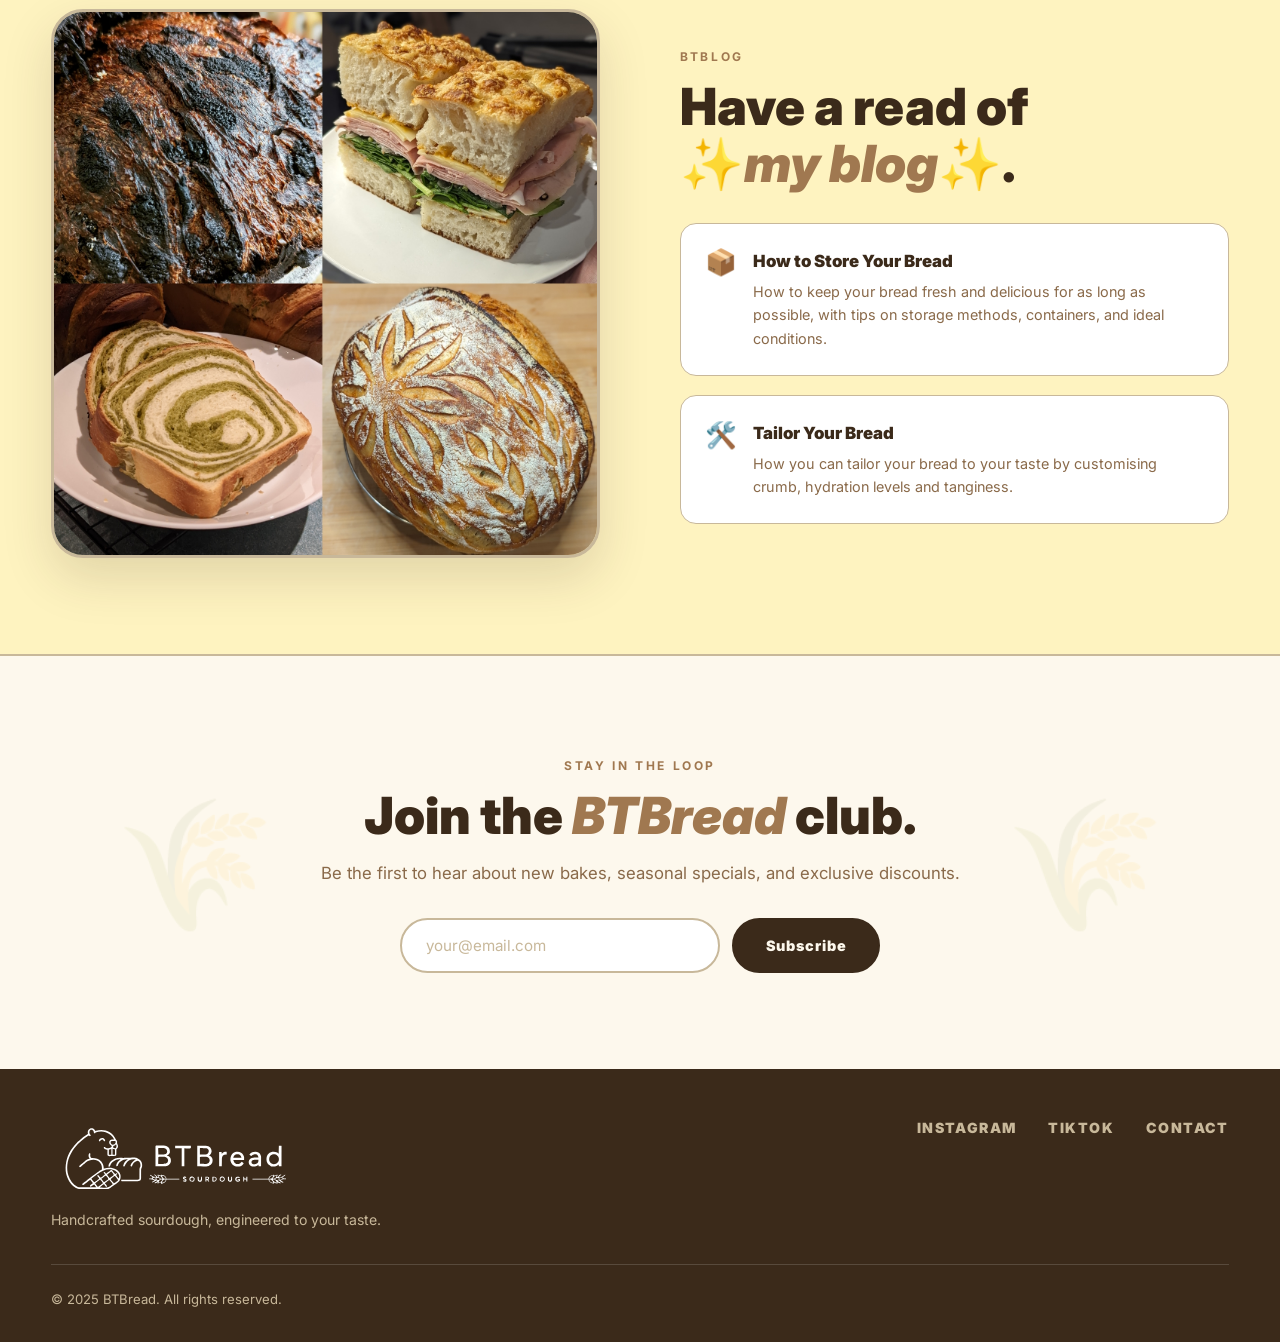
==== commit 40136727: "V1.03  Updated delivery locations." ====
--- a/index.html
+++ b/index.html
@@ -74,8 +74,7 @@
           sourdough fermentation process provides a nice tangy flavour as well as a plethora of health benefits like
           improving gut health, blood sugar management and reduce risk of heart disease.<br><br>
 
-          Place an order on this website and the order can be picked up in West End/South Brisbane, Brisbane City or
-          Spring Hill.<br><br>
+          Place an order on this website and the order can be delivered to North Brisbane or Brisbane City.<br><br>
 
           If you subscribe to the newsletter you can be the first to here about discounted/free loaves and specials.<br><br>
         </p>
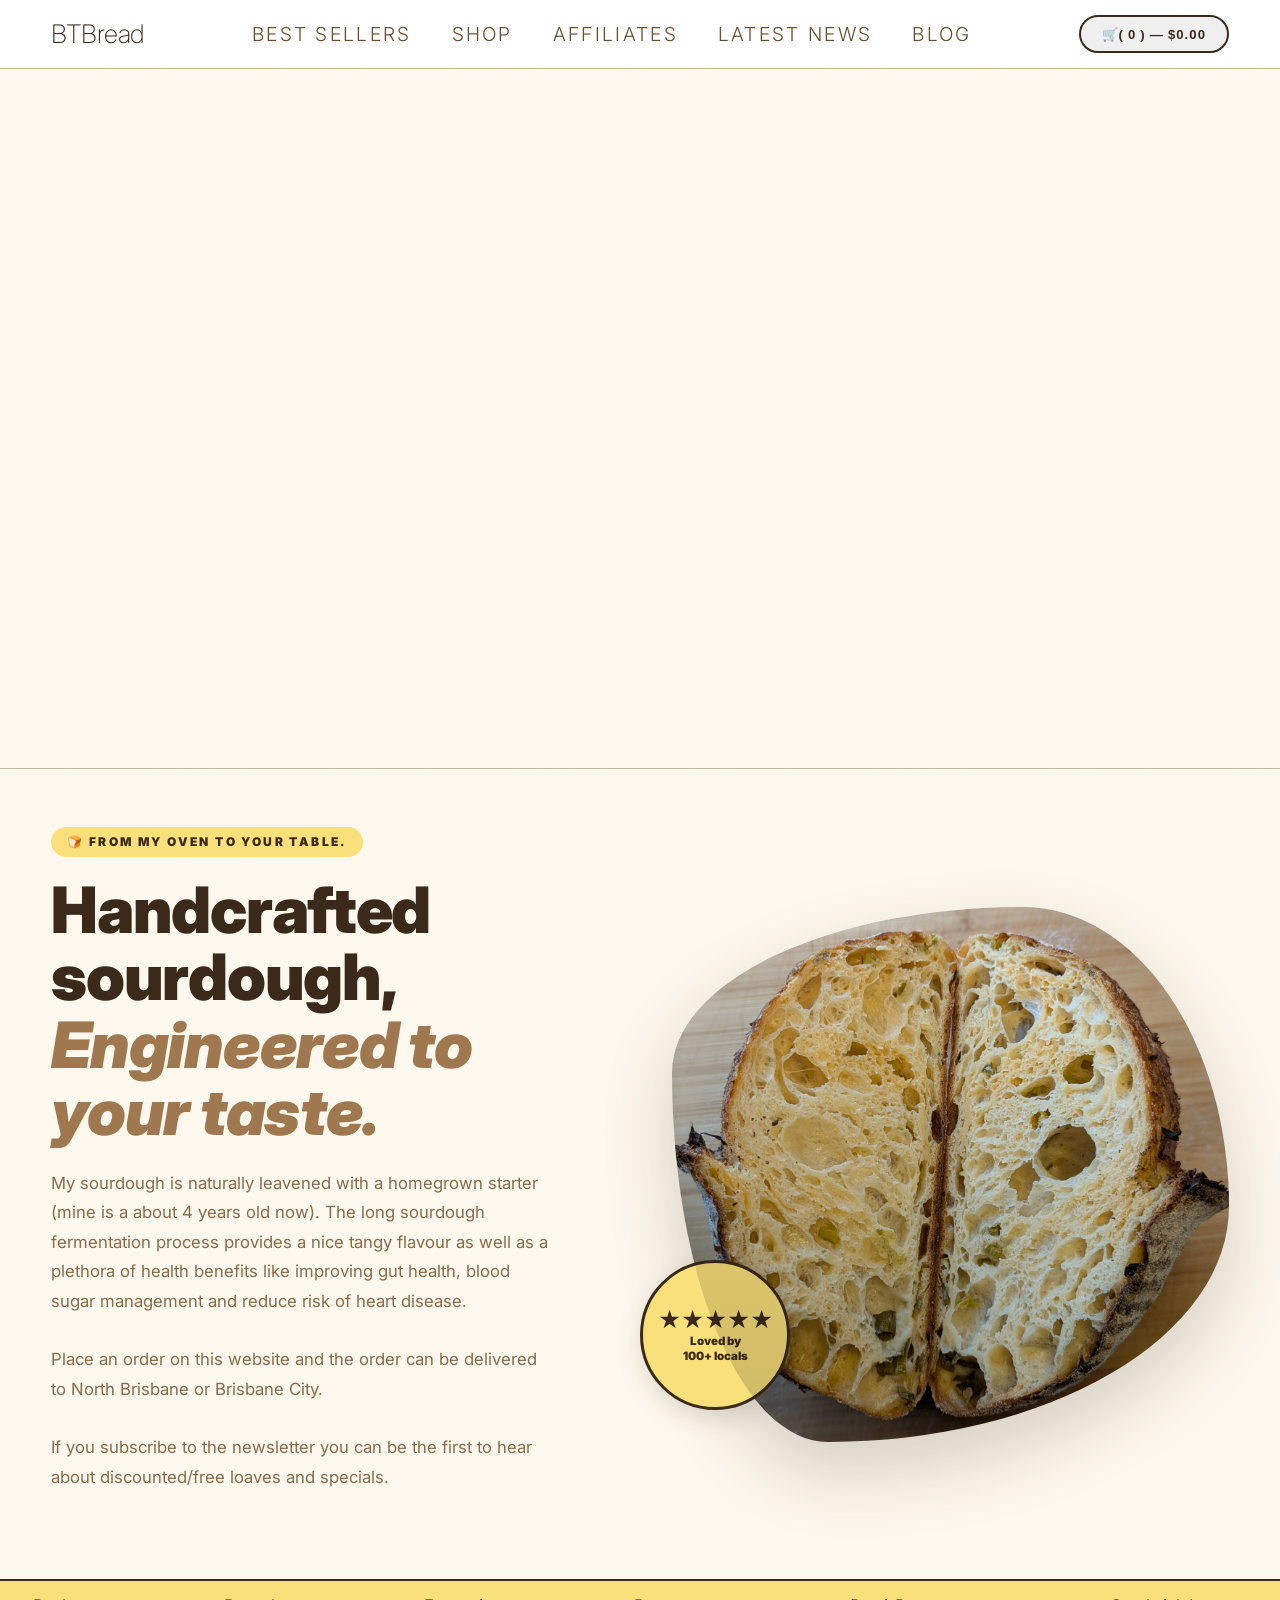
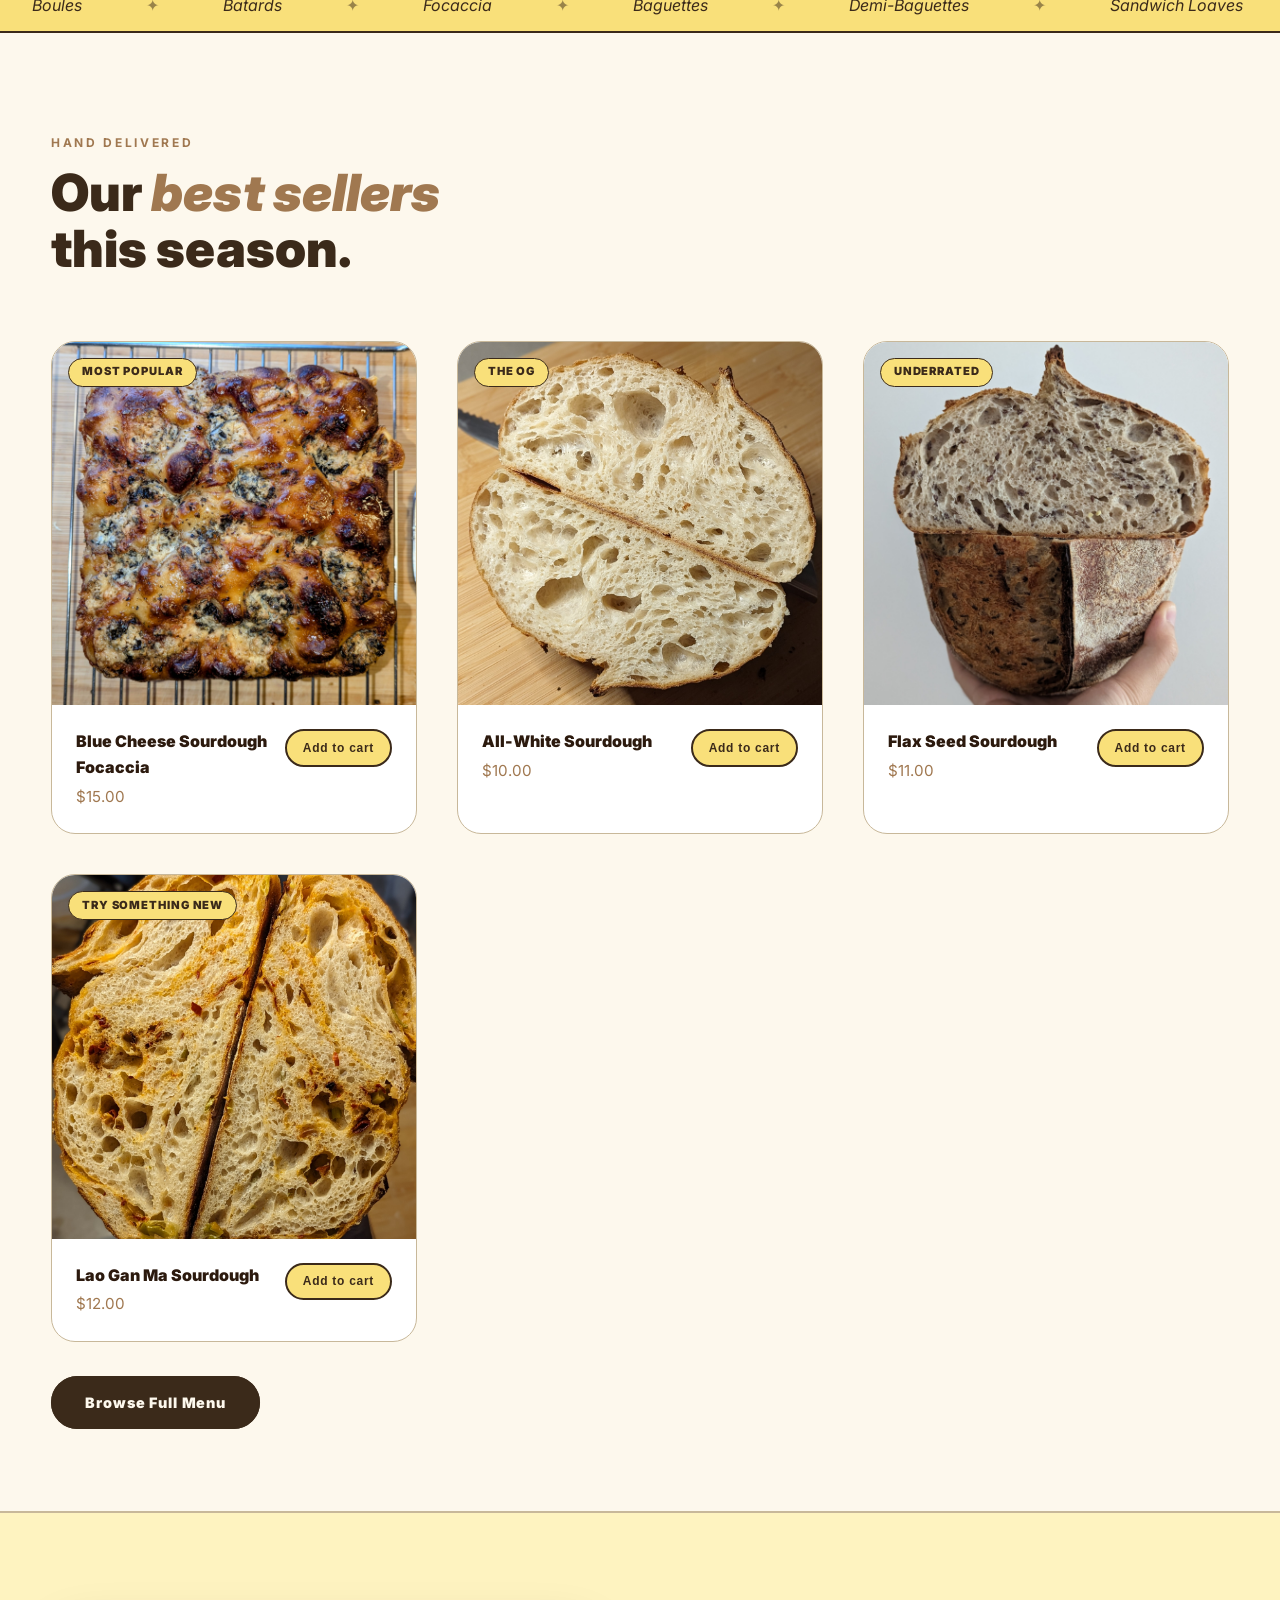
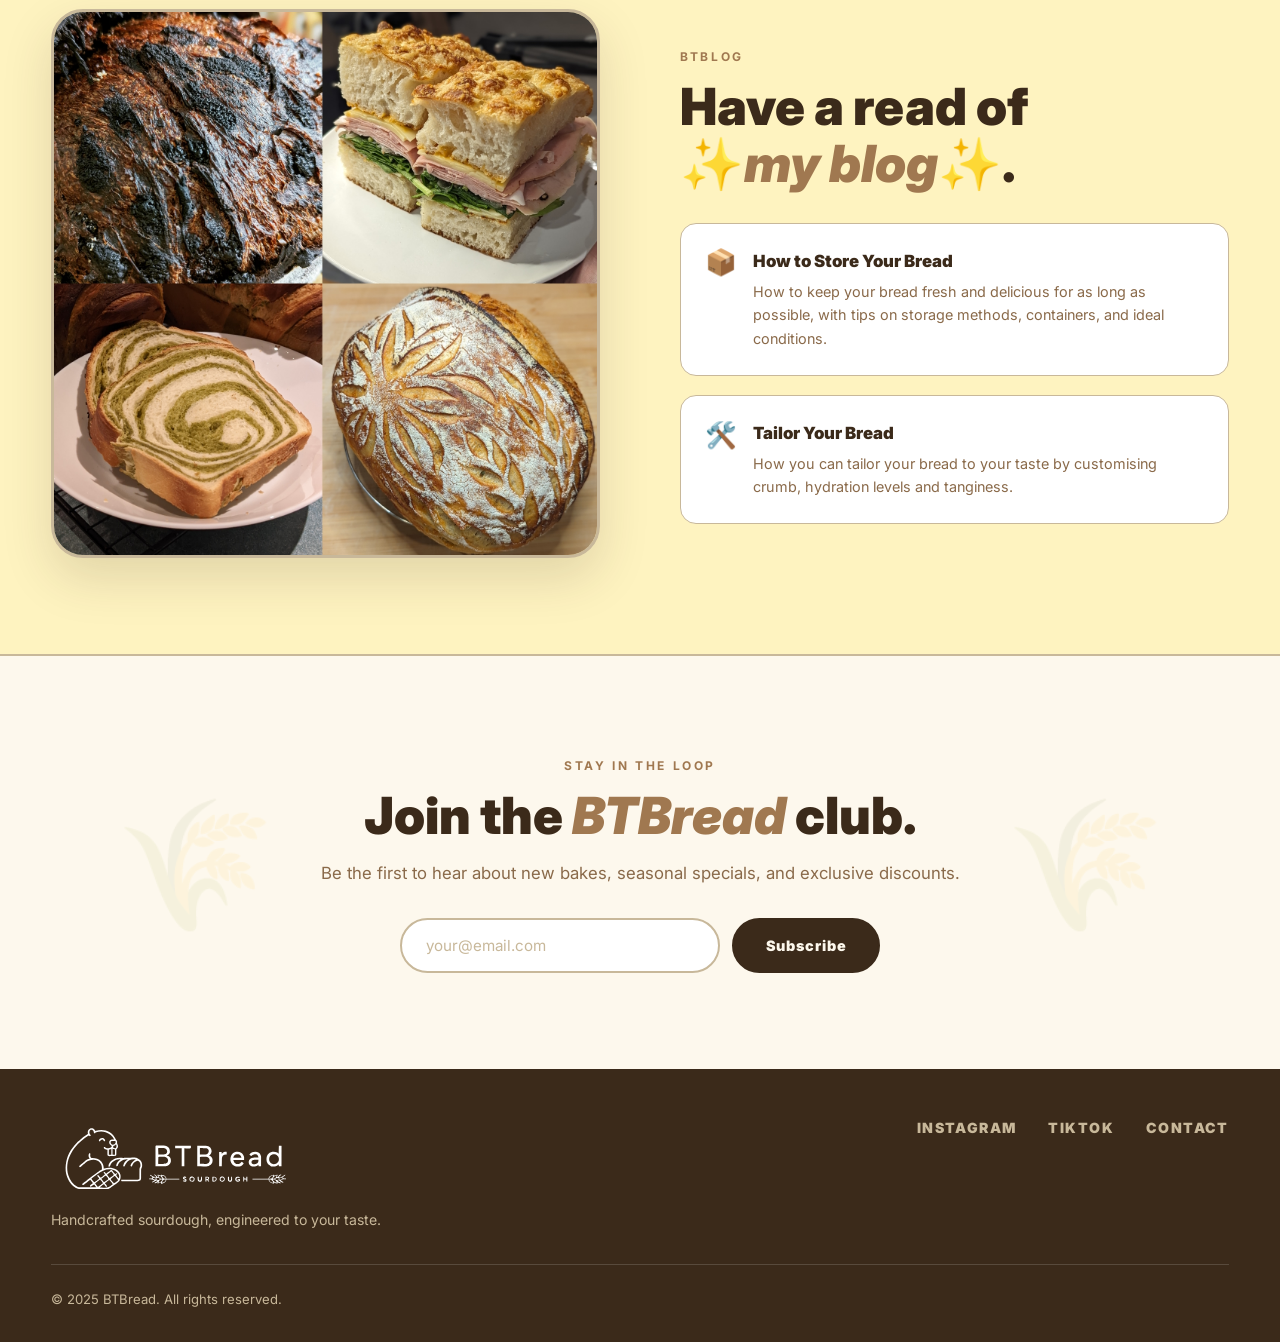
==== commit 15b62ef9: "V1.04 Typo" ====
--- a/index.html
+++ b/index.html
@@ -76,7 +76,7 @@
 
           Place an order on this website and the order can be delivered to North Brisbane or Brisbane City.<br><br>
 
-          If you subscribe to the newsletter you can be the first to here about discounted/free loaves and specials.<br><br>
+          If you subscribe to the newsletter you can be the first to hear about discounted/free loaves and specials.<br><br>
         </p>
 
       </div>
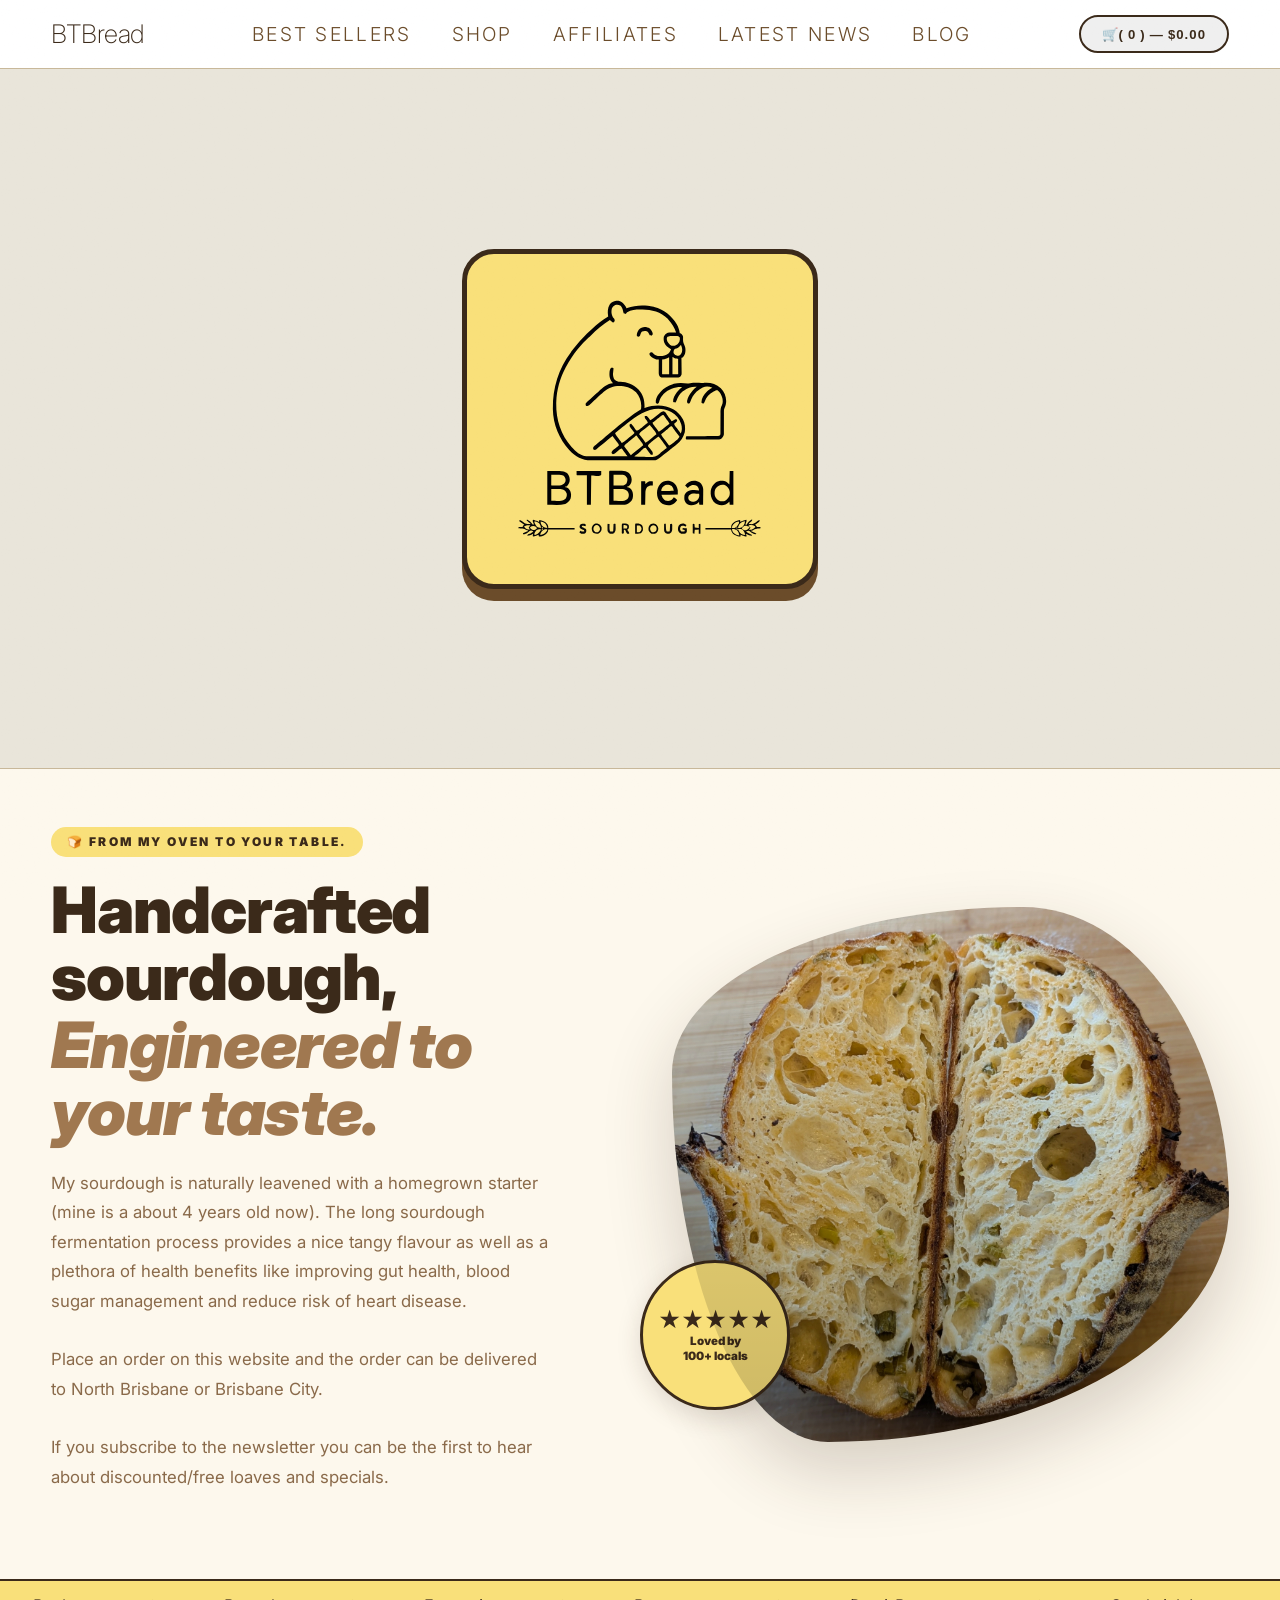
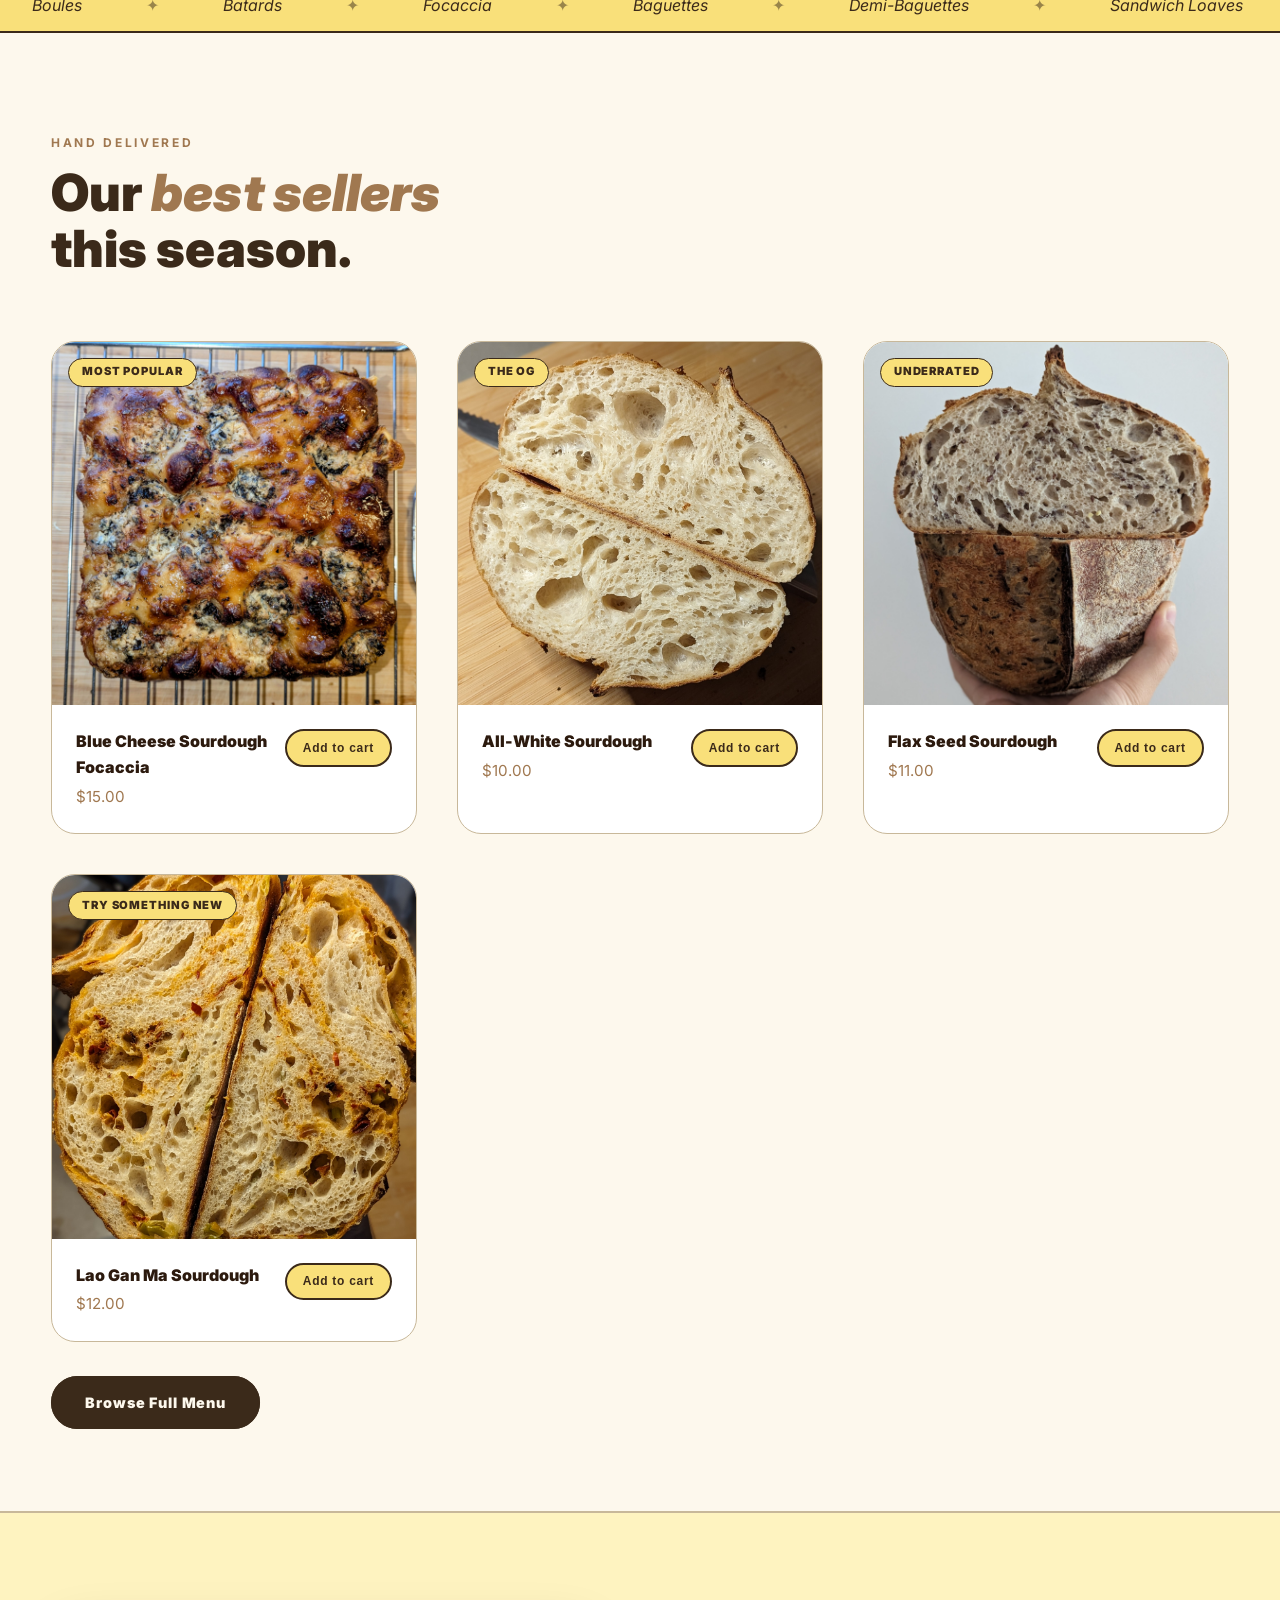
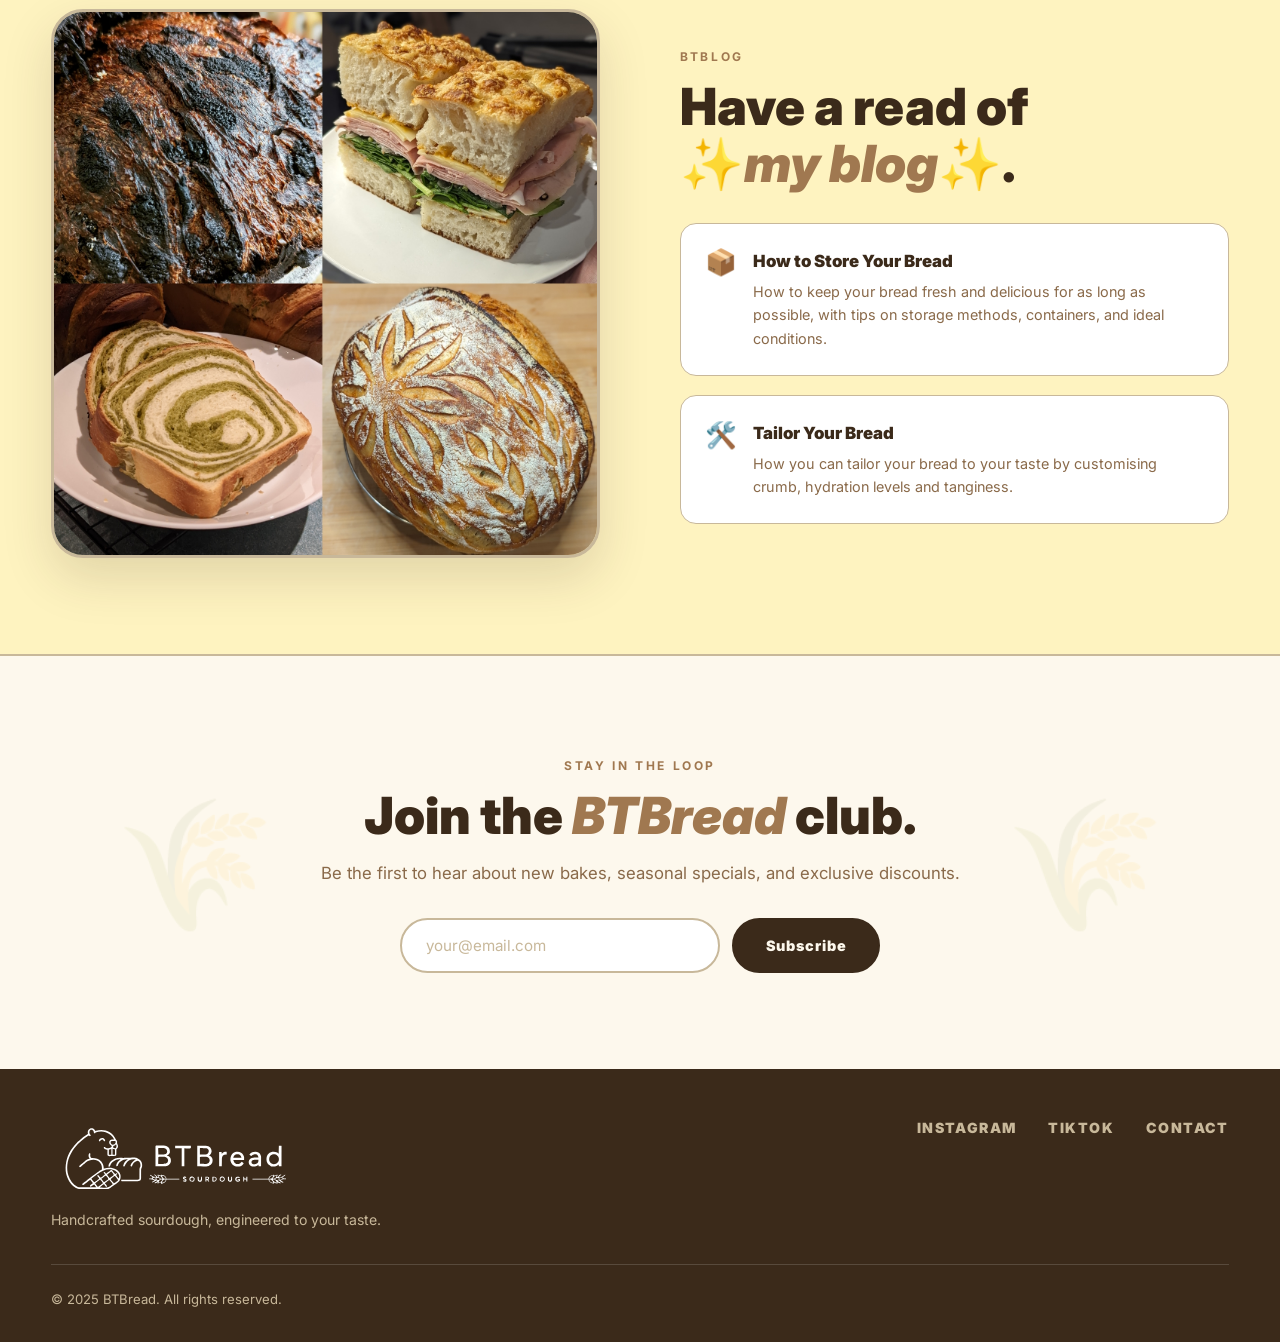
==== commit f5bdd5c1: "V1.05 Icon Test" ====
--- a/index.html
+++ b/index.html
@@ -2,6 +2,7 @@
 <html lang="en">
 
 <head>
+  <link rel="icon" type="image/png" href="./assets/favicon.png">
   <meta charset="UTF-8" />
   <meta name="viewport" content="width=device-width, initial-scale=1.0" />
   <title>BTBread</title>
--- a/css/style.css
+++ b/css/style.css
@@ -264,7 +264,7 @@
         width: 1200px;
         height: 1200px;
 
-        background-image: url('assets/BTBreadLogoNoText.svg');
+        background-image: url('./assets/BTBreadLogoNoText.svg');
         background-repeat: no-repeat;
         background-size: contain;
         background-position: center;
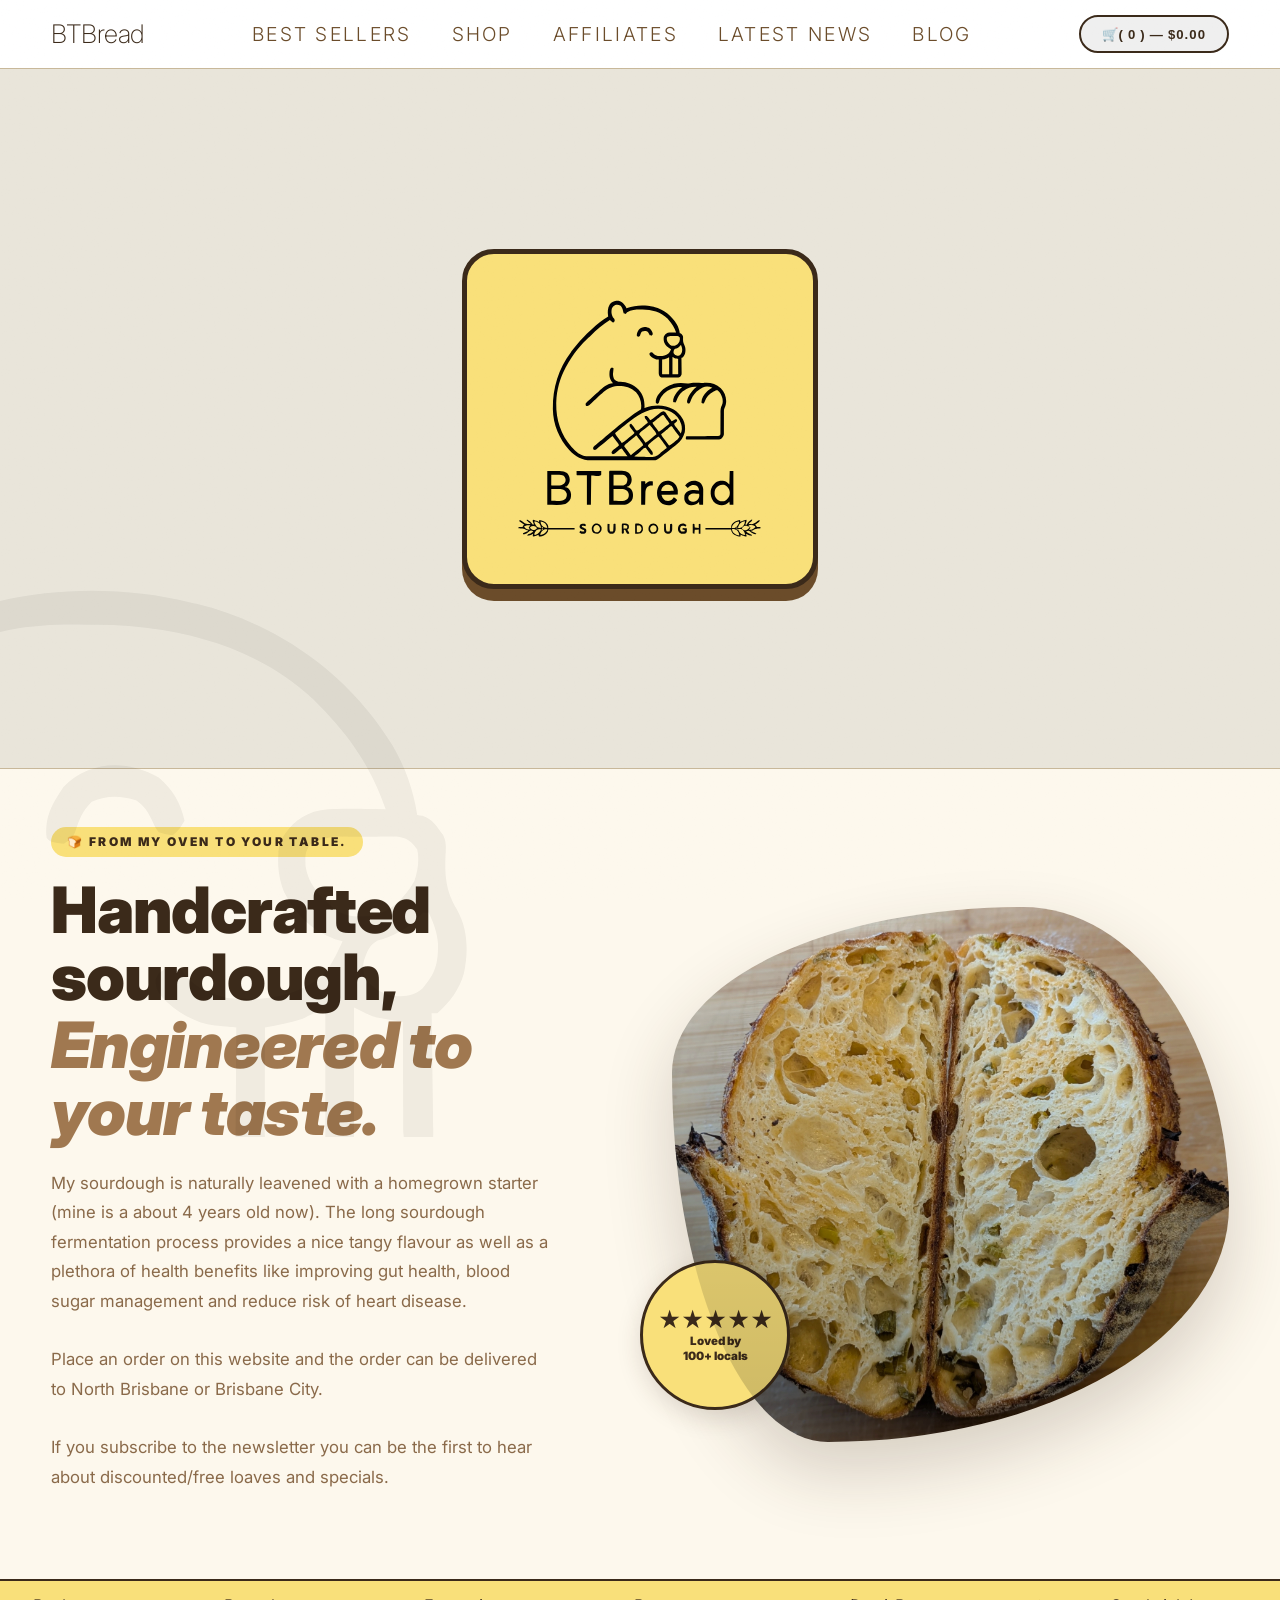
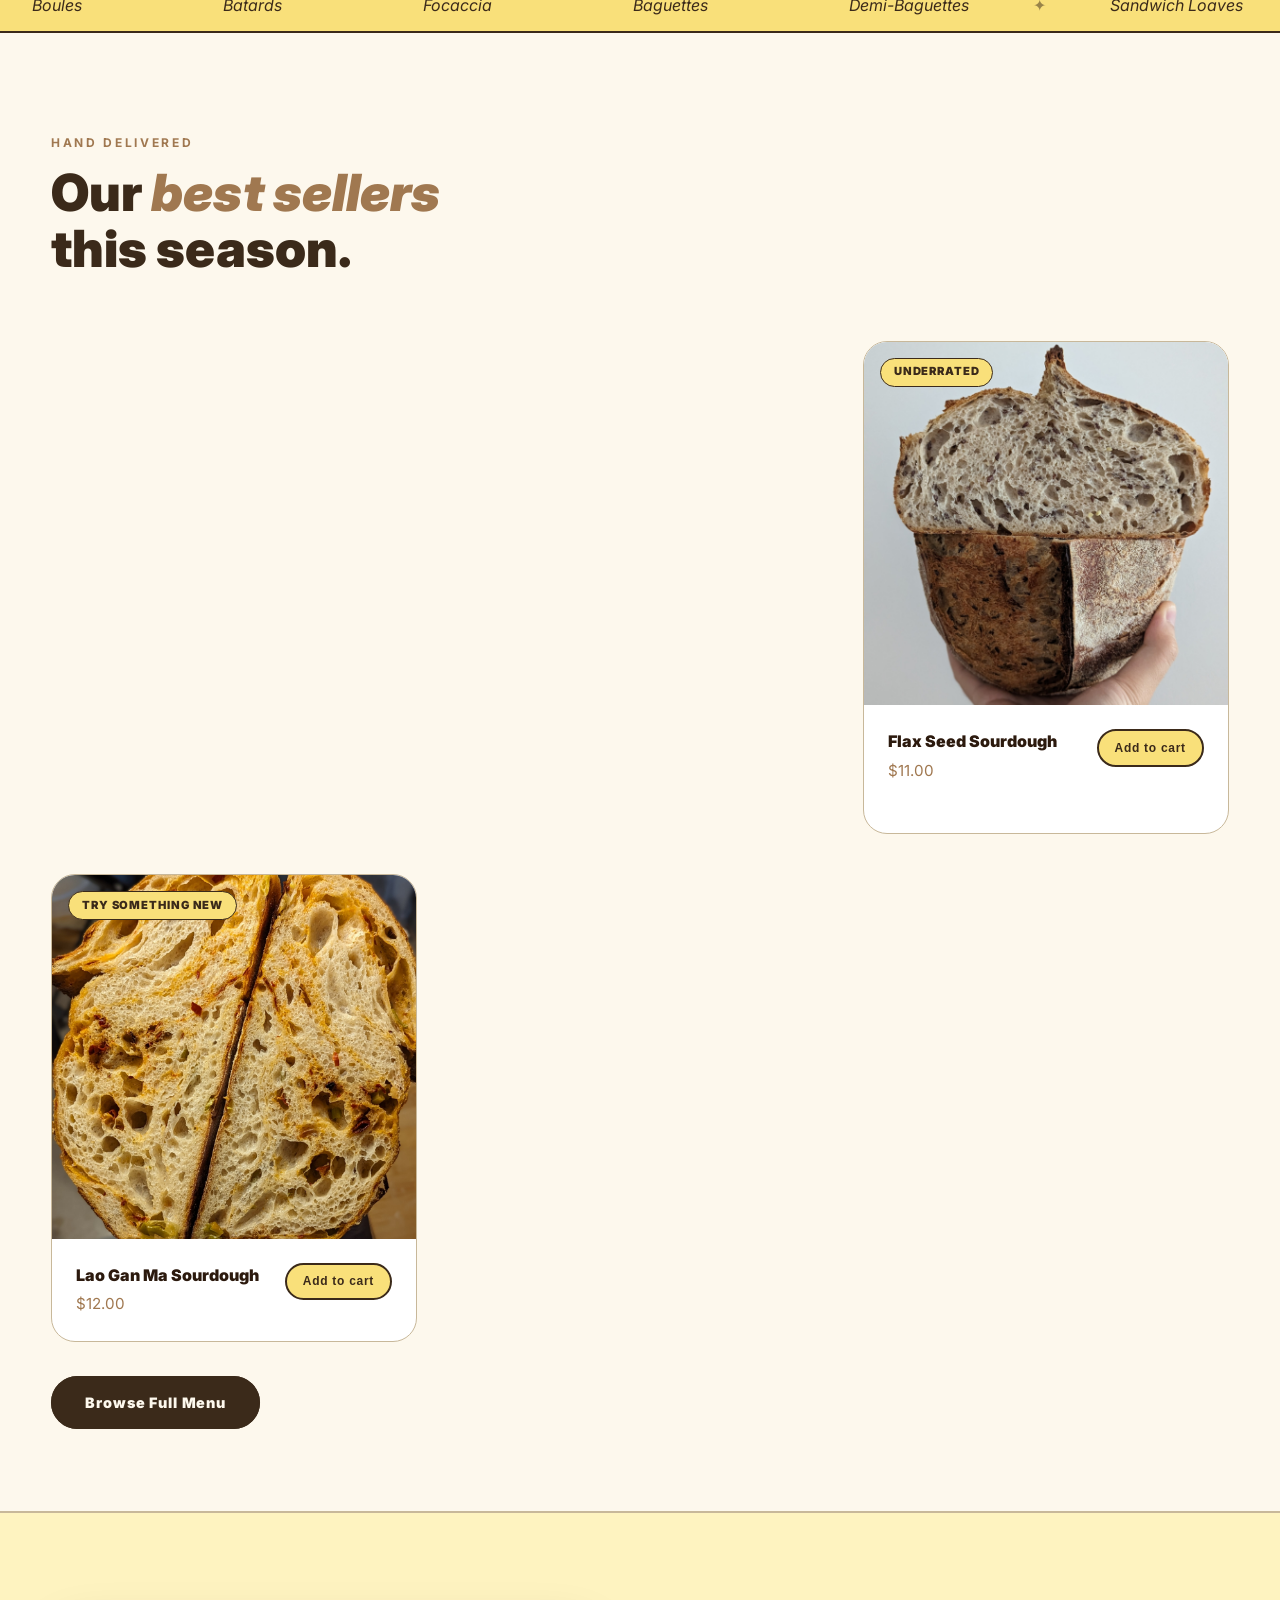
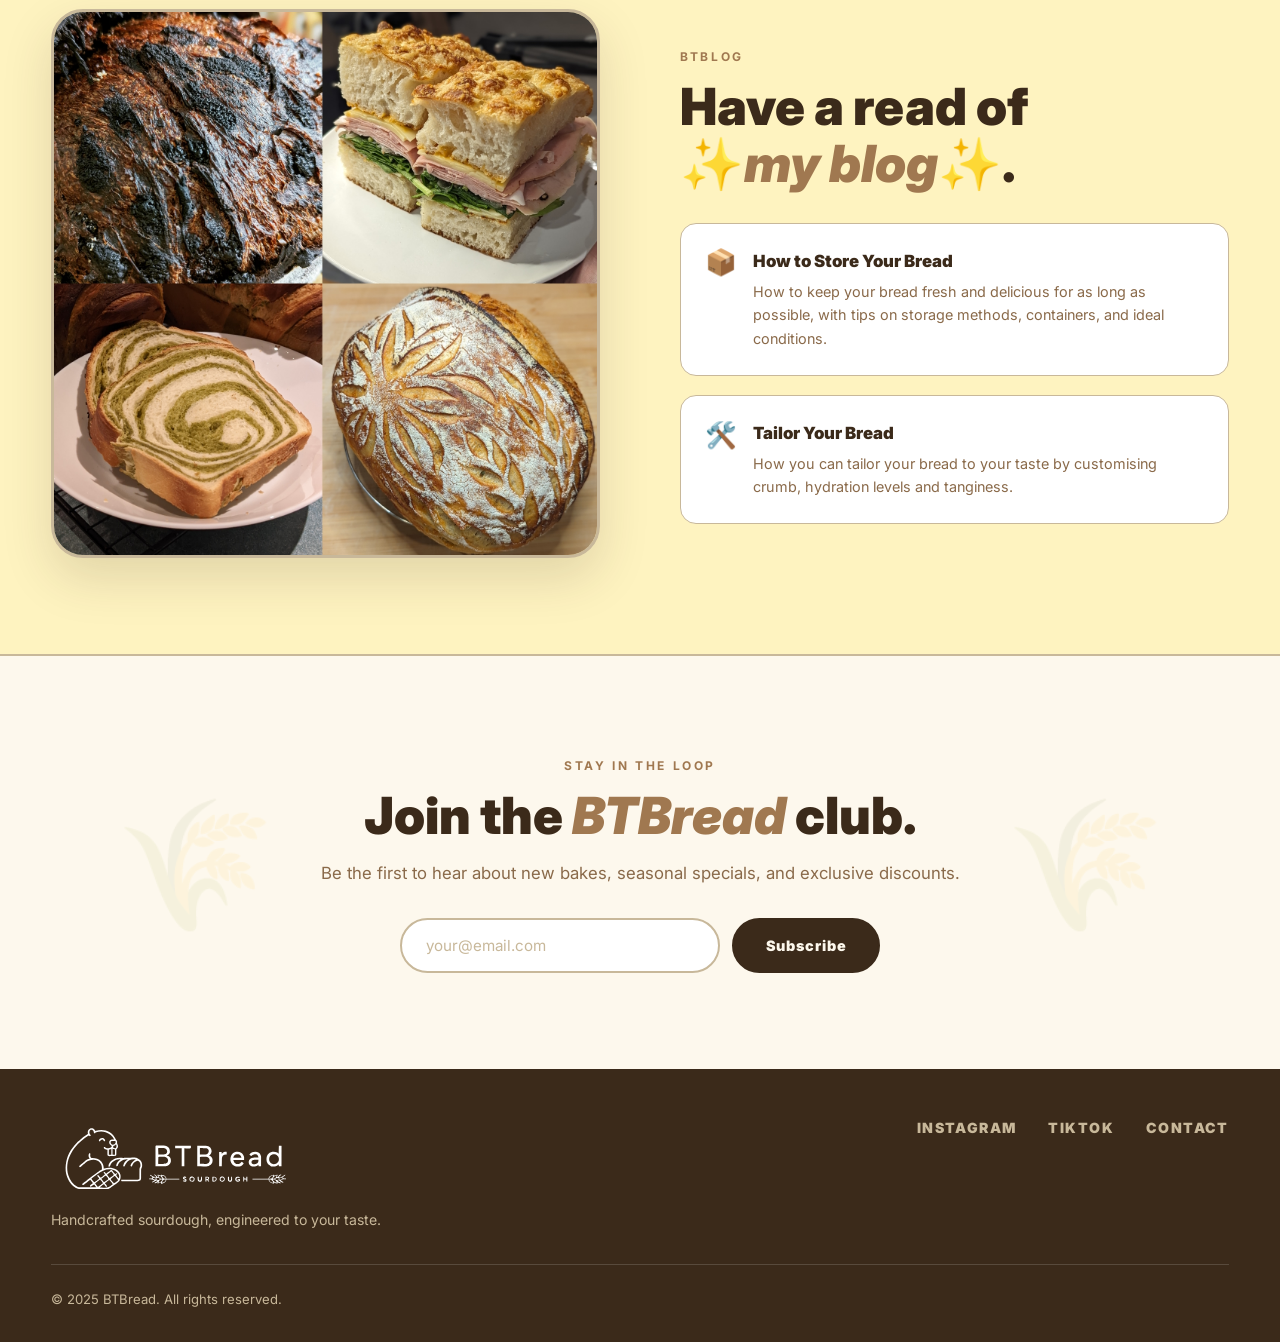
==== commit 04d0689f: "V1.10 Custom cart fields Rollout" ====
--- a/index.html
+++ b/index.html
@@ -2,7 +2,7 @@
 <html lang="en">
 
 <head>
-  <link rel="icon" type="image/png" href="./assets/favicon.png">
+  <link rel="icon" type="image/png" href="./assets/favicon.ico">
   <meta charset="UTF-8" />
   <meta name="viewport" content="width=device-width, initial-scale=1.0" />
   <title>BTBread</title>
@@ -77,7 +77,8 @@
 
           Place an order on this website and the order can be delivered to North Brisbane or Brisbane City.<br><br>
 
-          If you subscribe to the newsletter you can be the first to hear about discounted/free loaves and specials.<br><br>
+          If you subscribe to the newsletter you can be the first to hear about discounted/free loaves and
+          specials.<br><br>
         </p>
 
       </div>
@@ -227,6 +228,14 @@
         <div class="cart-total-line">
           Total:
           <span id="popup-cart-total">$0.00</span>
+        </div>
+
+        <div class="checkout-fields">
+          <label for="order-date">Preferred Date</label>
+          <input type="date" id="order-date" name="order-date">
+
+          <label for="order-notes">Order Notes</label>
+          <textarea id="order-notes" name="order-notes" rows="4" placeholder="If you have any special requests I will try my best to accomodate!"></textarea>
         </div>
 
         <button class="btn-primary" id="checkout-btn" onclick="Cart.checkout()">
--- a/css/style.css
+++ b/css/style.css
@@ -257,14 +257,14 @@
 
         position: absolute;
 
-        left: -25rem;
+        left: -50rem;
         top: 50%;
         transform: translateY(-50%);
 
-        width: 1200px;
-        height: 1200px;
-
-        background-image: url('./assets/BTBreadLogoNoText.svg');
+        width: 1600px;
+        height: 1600px;
+
+        background-image: url('../assets/BTBreadLogoNoText.svg');
         background-repeat: no-repeat;
         background-size: contain;
         background-position: center;
@@ -982,4 +982,65 @@
     .qty-btn:hover {
         background: var(--brown);
         color: var(--cream);
+    }
+
+    .checkout-fields {
+        margin-top: 1.5rem;
+        display: flex;
+        flex-direction: column;
+        gap: 0.75rem;
+    }
+
+    .checkout-fields label {
+        font-weight: 700;
+        color: var(--brown);
+        font-size: 0.95rem;
+    }
+
+    .checkout-fields input,
+    .checkout-fields textarea {
+        width: 100%;
+        padding: 0.9rem 1rem;
+
+        border: 2px solid var(--yellow-light);
+        border-radius: 14px;
+
+        background: white;
+        color: var(--text);
+
+        font: inherit;
+
+        transition:
+            border-color 0.2s ease,
+            box-shadow 0.2s ease;
+    }
+
+    .checkout-fields textarea {
+        resize: vertical;
+        min-height: 100px;
+    }
+
+    .checkout-fields input:focus,
+    .checkout-fields textarea:focus {
+        outline: none;
+        border-color: var(--yellow-dark);
+        box-shadow: 0 0 0 4px rgba(249, 224, 122, 0.25);
+    }
+
+    .checkout-fields input::placeholder,
+    .checkout-fields textarea::placeholder {
+        color: var(--text-muted);
+    }
+
+    .checkout-fields {
+        margin-top: 1.5rem;
+        padding: 1rem;
+
+        background: var(--cream);
+        border: 1px solid var(--yellow-light);
+        border-radius: 18px;
+
+        display: flex;
+        flex-direction: column;
+        gap: 0.75rem;
     }
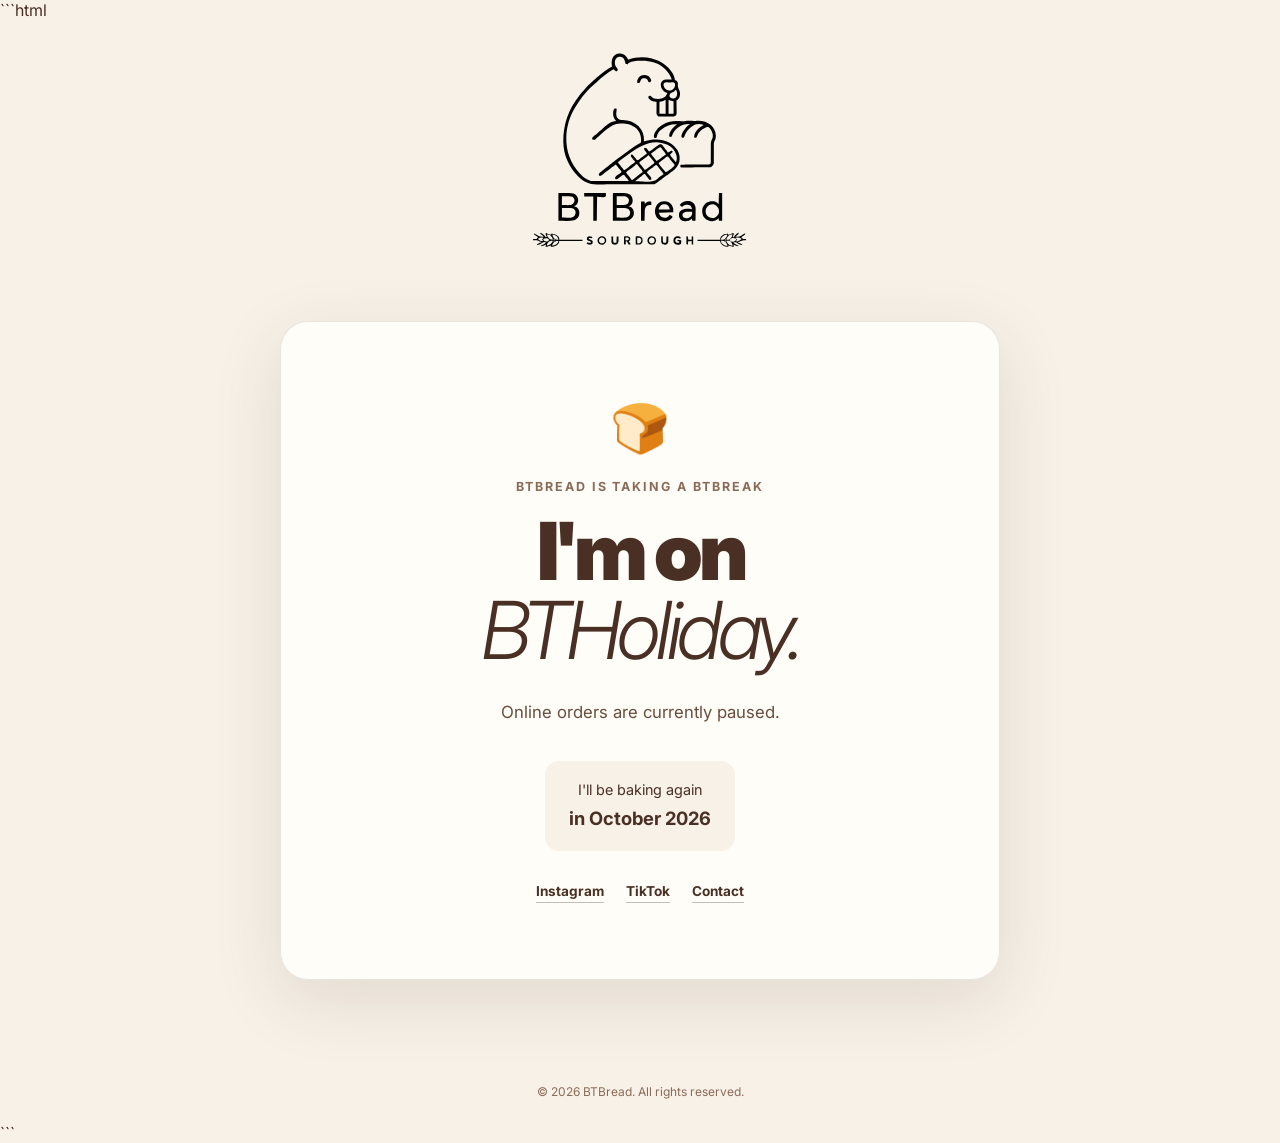
==== commit 9b3c95af: "update to holiday message" ====
--- a/index.html
+++ b/index.html
@@ -1,323 +1,284 @@
+```html
 <!DOCTYPE html>
 <html lang="en">
 
 <head>
+  <meta charset="UTF-8">
+  <meta name="viewport" content="width=device-width, initial-scale=1.0">
+
   <link rel="icon" type="image/png" href="./assets/favicon.ico">
-  <meta charset="UTF-8" />
-  <meta name="viewport" content="width=device-width, initial-scale=1.0" />
-  <title>BTBread</title>
+
+  <title>BTBread | On Holiday</title>
 
   <link rel="preconnect" href="https://fonts.googleapis.com">
   <link rel="preconnect" href="https://fonts.gstatic.com" crossorigin>
-  <link rel="preload" as="image" href="assets/Bakery BG.webp">
-  <!-- Inter Font -->
-  <link href="https://fonts.googleapis.com/css2?family=Inter:wght@300;400;700;900&display=swap" rel="stylesheet">
-  <link rel="stylesheet" href="css/style.css">
+  <link
+    href="https://fonts.googleapis.com/css2?family=Inter:wght@300;400;700;900&display=swap"
+    rel="stylesheet"
+  >
+
+  <style>
+    :root {
+      --cream: #f7f1e8;
+      --brown: #4a3024;
+      --light-brown: #8b6b58;
+      --white: #fffdf9;
+    }
+
+    * {
+      box-sizing: border-box;
+      margin: 0;
+      padding: 0;
+    }
+
+    html,
+    body {
+      min-height: 100%;
+    }
+
+    body {
+      font-family: "Inter", sans-serif;
+      color: var(--brown);
+      background: var(--cream);
+    }
+
+    .page {
+      min-height: 100vh;
+      display: flex;
+      flex-direction: column;
+      position: relative;
+      overflow: hidden;
+    }
+
+    /* Soft bakery background */
+    .background {
+      position: absolute;
+      inset: 0;
+      background:
+        linear-gradient(
+          rgba(247, 241, 232, 0.88),
+          rgba(247, 241, 232, 0.94)
+        ),
+        url("assets/Bakery BG.webp") center / cover no-repeat;
+      z-index: 0;
+    }
+
+    header {
+      position: relative;
+      z-index: 2;
+      padding: 28px 6%;
+    }
+
+    .header-inner {
+      max-width: 1200px;
+      margin: 0 auto;
+      display: flex;
+      justify-content: center;
+      align-items: center;
+    }
+
+    .logo {
+      width: min(220px, 60vw);
+      height: auto;
+    }
+
+    main {
+      position: relative;
+      z-index: 1;
+      flex: 1;
+      display: flex;
+      align-items: center;
+      justify-content: center;
+      padding: 40px 20px 80px;
+    }
+
+    .holiday-card {
+      width: min(720px, 100%);
+      background: rgba(255, 253, 249, 0.94);
+      border: 1px solid rgba(74, 48, 36, 0.12);
+      border-radius: 28px;
+      padding: clamp(40px, 7vw, 76px) clamp(24px, 7vw, 70px);
+      text-align: center;
+      box-shadow: 0 20px 70px rgba(74, 48, 36, 0.12);
+      backdrop-filter: blur(8px);
+    }
+
+    .bread-icon {
+      font-size: 3rem;
+      margin-bottom: 22px;
+    }
+
+    .eyebrow {
+      display: inline-block;
+      margin-bottom: 18px;
+      font-size: 0.78rem;
+      font-weight: 700;
+      letter-spacing: 0.16em;
+      text-transform: uppercase;
+      color: var(--light-brown);
+    }
+
+    h1 {
+      font-size: clamp(2.4rem, 7vw, 5rem);
+      line-height: 0.98;
+      letter-spacing: -0.055em;
+      font-weight: 900;
+      margin-bottom: 28px;
+    }
+
+    h1 em {
+      font-weight: 300;
+      font-style: italic;
+    }
+
+    .message {
+      max-width: 540px;
+      margin: 0 auto;
+      font-size: 1.05rem;
+      line-height: 1.8;
+      color: #684d3e;
+    }
+
+    .return-date {
+      margin: 34px auto 0;
+      padding: 18px 24px;
+      width: fit-content;
+      max-width: 100%;
+      border-radius: 14px;
+      background: var(--cream);
+      font-size: 0.9rem;
+      line-height: 1.5;
+    }
+
+    .return-date strong {
+      display: block;
+      margin-top: 4px;
+      font-size: 1.15rem;
+      color: var(--brown);
+    }
+
+    .social {
+      margin-top: 32px;
+      display: flex;
+      justify-content: center;
+      gap: 22px;
+      flex-wrap: wrap;
+    }
+
+    .social a {
+      color: var(--brown);
+      font-size: 0.85rem;
+      font-weight: 700;
+      text-decoration: none;
+      border-bottom: 1px solid rgba(74, 48, 36, 0.3);
+      padding-bottom: 3px;
+      transition: border-color 0.2s ease;
+    }
+
+    .social a:hover {
+      border-color: var(--brown);
+    }
+
+    footer {
+      position: relative;
+      z-index: 2;
+      padding: 24px;
+      text-align: center;
+      font-size: 0.75rem;
+      color: var(--light-brown);
+    }
+
+    @media (max-width: 600px) {
+      header {
+        padding-top: 22px;
+      }
+
+      main {
+        padding-top: 20px;
+        padding-bottom: 40px;
+      }
+
+      .holiday-card {
+        border-radius: 22px;
+      }
+
+      .message {
+        font-size: 0.95rem;
+      }
+    }
+  </style>
+</head>
 
 <body>
 
-  <header>
-    <div class="container navbar">
-
-      <a href="index.html" style="font-weight:200; font-size:1.6rem; color:var(--brown); letter-spacing:-0.02em;">
-        BTBread
-      </a>
-
-      <nav class="nav-links">
-        <a href="index.html#shop">Best Sellers</a>
-        <a href="shop.html">Shop</a>
-        <a href="affiliates.html">Affiliates</a>
-        <a href="index.html#about">Latest News</a>
-        <a href="blog_HomePage.html">Blog</a>
-      </nav>
-      <button class="nav-toggle" id="nav-toggle">
-        ☰
-      </button>
-
-      <button id="open-cart-btn" class="cart-btn">
-        <span>🛒(</span>
-        <span id="cart-count">0</span>
-        <span>)</span>
-        <span>—</span>
-        <span id="cart-total">$0.00</span>
-      </button>
-
-    </div>
-  </header>
-
-  <!-- LOGO HERO -->
-
-  <div class="logo-hero">
-    <div class="logo-hero-card">
-
-      <img src="assets/BTBreadLogo.svg" alt="BTBread Bakery">
-
-    </div>
+  <div class="page">
+
+    <div class="background"></div>
+
+    <header>
+      <div class="header-inner">
+        <img
+          class="logo"
+          src="assets/BTBreadLogo.svg"
+          alt="BTBread Bakery"
+        >
+      </div>
+    </header>
+
+    <main>
+      <section class="holiday-card">
+
+        <div class="bread-icon">🍞</div>
+
+        <div class="eyebrow">
+          BTBread is taking a BTBreak
+        </div>
+
+        <h1>
+          I'm on<br>
+          <em>BTHoliday.</em>
+        </h1>
+
+        <p class="message">
+          Online orders are currently paused.
+        </p>
+
+        <div class="return-date">
+          I'll be baking again
+          <strong>in October 2026</strong>
+        </div>
+
+        <div class="social">
+          <a
+            href="https://www.instagram.com/btbread/"
+            target="_blank"
+            rel="noopener noreferrer"
+          >
+            Instagram
+          </a>
+
+          <a
+            href="https://www.tiktok.com/@btbreadofficial"
+            target="_blank"
+            rel="noopener noreferrer"
+          >
+            TikTok
+          </a>
+
+          <a href="mailto:btbread@hotmail.com">
+            Contact
+          </a>
+        </div>
+
+      </section>
+    </main>
+
+    <footer>
+      © 2026 BTBread. All rights reserved.
+    </footer>
+
   </div>
 
-  <main>
-
-    <!-- HERO -->
-
-    <section class="container hero">
-
-      <div>
-
-        <span class="hero-label">🍞 From my oven to your table. </span>
-
-        <h1>
-          Handcrafted sourdough,<br>
-          <em>Engineered to your taste.</em>
-        </h1>
-
-        <p>
-          My sourdough is naturally leavened with a homegrown starter (mine is a about 4 years old now). The long
-          sourdough fermentation process provides a nice tangy flavour as well as a plethora of health benefits like
-          improving gut health, blood sugar management and reduce risk of heart disease.<br><br>
-
-          Place an order on this website and the order can be delivered to North Brisbane or Brisbane City.<br><br>
-
-          If you subscribe to the newsletter you can be the first to hear about discounted/free loaves and
-          specials.<br><br>
-        </p>
-
-      </div>
-
-      <div class="hero-image-wrap">
-
-        <img loading="eager" src="assets/breadhero.webp" alt="Freshly baked bread" />
-
-        <div class="hero-badge">
-          <span>★★★★★</span>
-          Loved by<br>100+ locals
-        </div>
-
-      </div>
-
-    </section>
-
-    <!-- MARQUEE -->
-
-    <div class="marquee-strip">
-      <div class="marquee-track">
-
-        <span>Boules</span><span class="dot">✦</span>
-        <span>Batards</span><span class="dot">✦</span>
-        <span>Focaccia</span><span class="dot">✦</span>
-        <span>Baguettes</span><span class="dot">✦</span>
-        <span>Demi-Baguettes</span><span class="dot">✦</span>
-        <span>Sandwich Loaves</span><span class="dot">✦</span>
-
-        <span>Boules</span><span class="dot">✦</span>
-        <span>Batards</span><span class="dot">✦</span>
-        <span>Focaccia</span><span class="dot">✦</span>
-        <span>Baguettes</span><span class="dot">✦</span>
-        <span>Demi-Baguettes</span><span class="dot">✦</span>
-        <span>Sandwich Loaves</span><span class="dot">✦</span>
-
-      </div>
-    </div>
-
-    <!-- SHOP -->
-
-    <section id="shop" class="products-section container">
-
-      <div class="section-tag">Hand Delivered</div>
-
-      <h2 class="section-title">
-        Our <em>best sellers</em><br>this season.
-      </h2>
-
-      <div class="products-grid" id="products-grid"></div>
-
-      <div class="shop-more">
-        <a href="shop.html" class="btn-primary">
-          Browse Full Menu
-        </a>
-      </div>
-
-    </section>
-
-    <!-- ABOUT -->
-    <section id="about" class="about">
-      <div class="container about-grid">
-        <div class="about-image">
-          <img src="assets/blog.jpg" alt="Blog Image" />
-        </div>
-        <div>
-          <div class="section-tag">BTBlog</div>
-          <h2 class="section-title">Have a read of <br>✨<em>my blog</em>✨.</h2>
-
-          <div class="about-cards">
-            <div class="about-card clickable" onclick="window.location='blog_HowtoStoreBread.html'">
-              <div class="about-icon">📦</div>
-              <div>
-                <h3>How to Store Your Bread</h3>
-                <p>How to keep your bread fresh and delicious for as long as possible, with tips on storage methods,
-                  containers, and ideal conditions.</p>
-              </div>
-            </div>
-
-            <div class="about-card clickable" onclick="window.location='blog_TailorYourBread.html'">
-              <div class="about-icon">🛠️</div>
-              <div>
-                <h3>Tailor Your Bread</h3>
-                <p>How you can tailor your bread to your taste by customising crumb, hydration levels and tanginess.</p>
-              </div>
-            </div>
-          </div>
-        </div>
-      </div>
-    </section>
-
-    <!-- NEWSLETTER -->
-    <section id="newsletter" class="newsletter container">
-      <div class="section-tag">Stay in the Loop</div>
-      <h2 class="section-title">Join the <em>BTBread</em> club.</h2>
-      <p>Be the first to hear about new bakes, seasonal specials, and exclusive discounts.</p>
-
-      <form class="newsletter-form" id="newsletter-form">
-        <input type="email" id="newsletter-email" placeholder="your@email.com" required>
-        <button type="submit">Subscribe</button>
-      </form>
-    </section>
-
-    <footer>
-      <div class="container">
-        <div class="footer-top">
-          <div class="footer-logo">
-            <img src="assets/BTBreadLogoHorizontal.svg" alt="BTBread Bakery">
-            <div class="footer-tagline">
-              Handcrafted sourdough, engineered to your taste.
-            </div>
-          </div>
-
-          <div class="footer-links">
-            <a href="https://www.instagram.com/btbread/">Instagram</a>
-            <a href="https://www.tiktok.com/@btbreadofficial">TikTok</a>
-            <a href="mailto:btbread@hotmail.com">Contact</a>
-          </div>
-        </div>
-
-        <div class="footer-bottom">
-          <span>© 2025 BTBread. All rights reserved.</span>
-        </div>
-      </div>
-    </footer>
-
-  </main>
-
-  <div class="cart-popup" id="cart-popup">
-
-    <div class="cart-panel">
-
-      <div class="cart-header">
-        <h2>Your Cart</h2>
-
-        <button class="close-cart" id="close-cart-btn">
-          ✕
-        </button>
-      </div>
-
-      <div class="cart-items" id="cart-items">
-        <!-- JS inserts items here -->
-      </div>
-
-      <div class="cart-footer">
-
-        <div class="cart-total-line">
-          Total:
-          <span id="popup-cart-total">$0.00</span>
-        </div>
-
-        <div class="checkout-fields">
-          <label for="order-date">Preferred Date</label>
-          <input type="date" id="order-date" name="order-date">
-
-          <label for="order-notes">Order Notes</label>
-          <textarea id="order-notes" name="order-notes" rows="4" placeholder="If you have any special requests I will try my best to accomodate!"></textarea>
-        </div>
-
-        <button class="btn-primary" id="checkout-btn" onclick="Cart.checkout()">
-          Checkout
-        </button>
-
-      </div>
-
-    </div>
-
-  </div>
-
 </body>
-<script src="js/products.js"></script>
-<script src="js/cart.js"></script>
-<script src="js/shop.js"></script>
-<script>
-  Cart.init(PRODUCTS);
-</script>
-<script>
-  function renderProducts(list) {
-    const grid = document.getElementById("products-grid");
-
-    const html = list.map(p => `
-    <div class="product-card">
-      
-      <div class="product-image">
-        <img src="${p.image}" alt="${p.name}">
-      </div>
-
-      ${p.badge ? `<div class="product-badge">${p.badge}</div>` : ""}
-
-      <div class="product-info">
-        <div>
-          <div class="product-name">${p.name}</div>
-          <div class="product-pricedisplay">${p.pricedisplay}</div>
-        </div>
-
-        <button class="add-btn"
-          onclick="Cart.add(${p.id}); Cart.renderPopup(); document.getElementById('cart-popup')?.classList.add('active');">
-          Add to cart
-        </button>
-      </div>
-
-    </div>
-  `).join("");
-
-    grid.innerHTML = html;
-  }
-
-  renderProducts(PRODUCTS.filter(p => p.badge));
-
-</script>
-<script>
-  const navToggle = document.getElementById("nav-toggle");
-  const navLinks = document.querySelector(".nav-links");
-
-  navToggle.addEventListener("click", () => {
-    navLinks.classList.toggle("active");
-  });
-</script>
-<script>
-  document.getElementById("newsletter-form").addEventListener("submit", async (e) => {
-    e.preventDefault();
-
-    const email = document.getElementById("newsletter-email").value;
-
-    const res = await fetch("https://btbread-checkout.btbread.workers.dev/newsletter", {
-      method: "POST",
-      headers: {
-        "Content-Type": "application/json"
-      },
-      body: JSON.stringify({ email })
-    });
-
-    if (res.ok) {
-      alert("Thanks for subscribing!");
-      document.getElementById("newsletter-email").value = "";
-    } else {
-      alert("Something went wrong. Try again.");
-    }
-  });
-</script>
-
-</html>+</html>
+```
